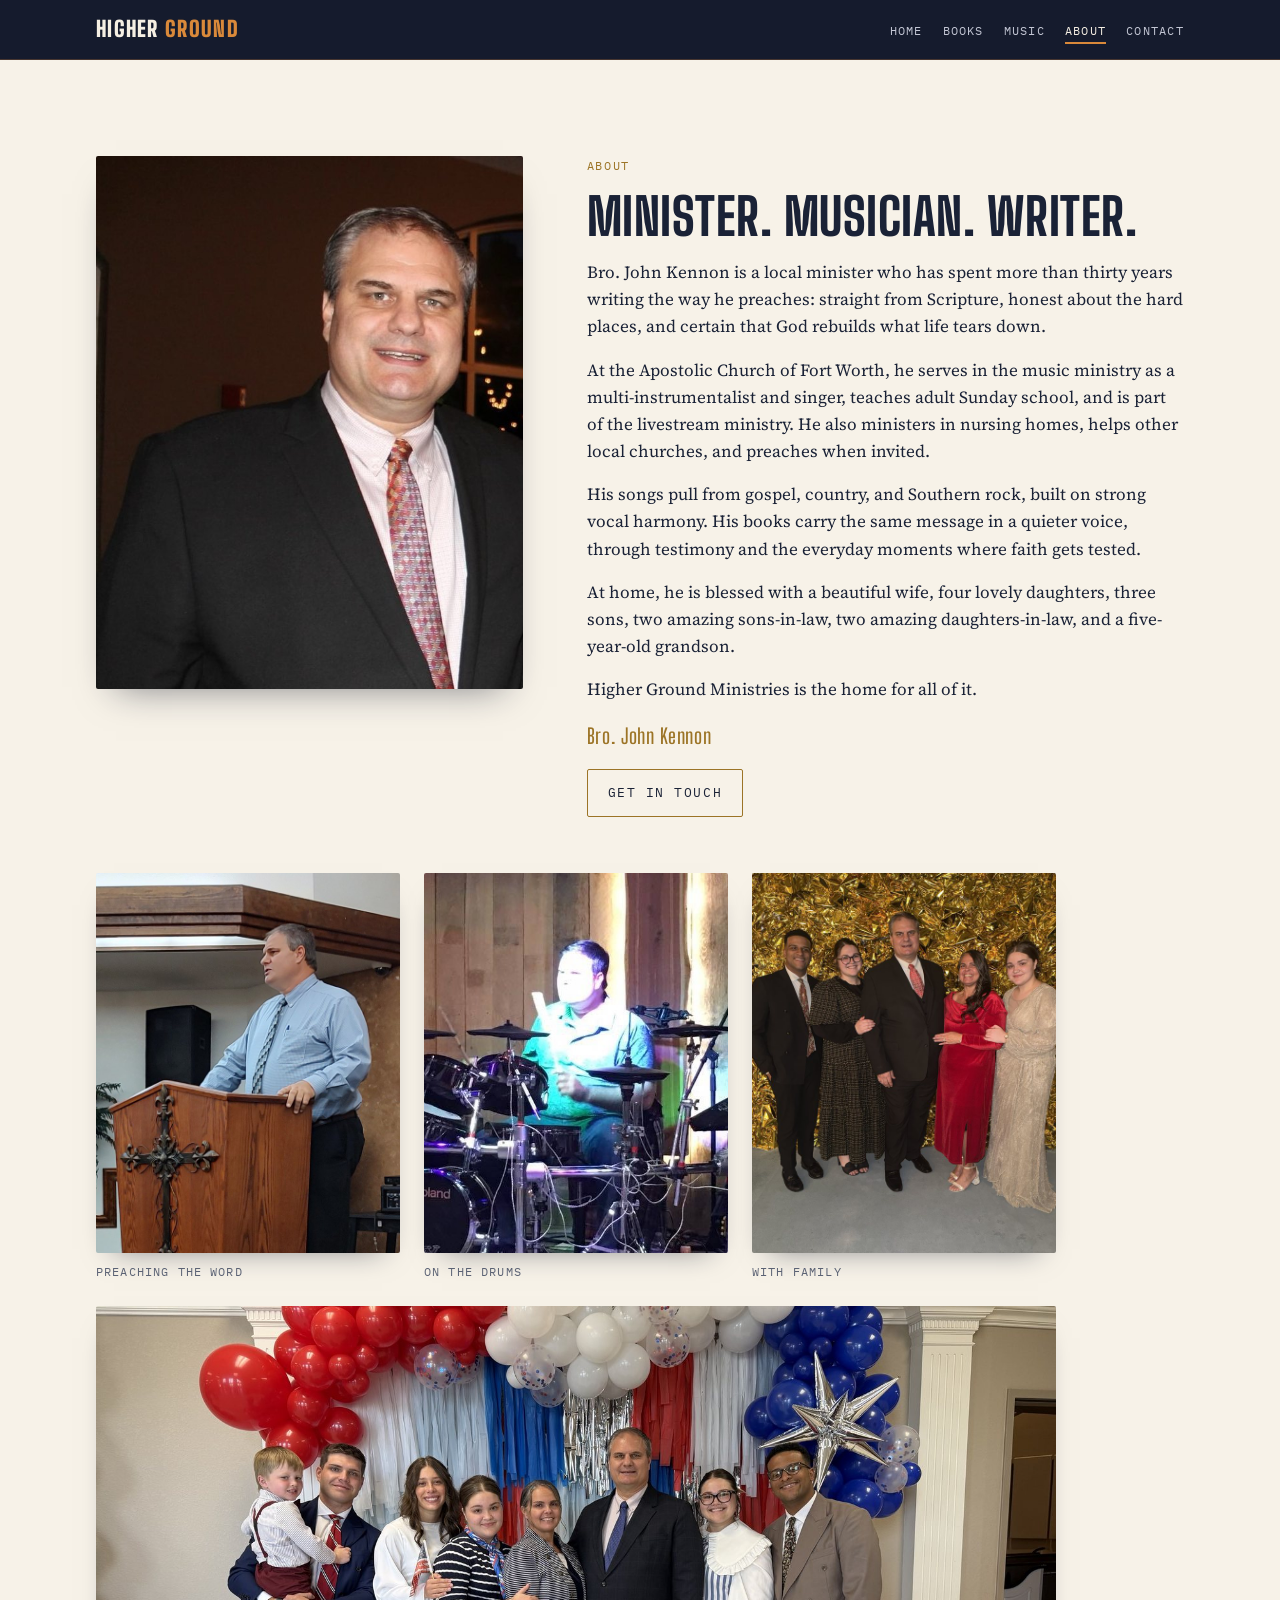
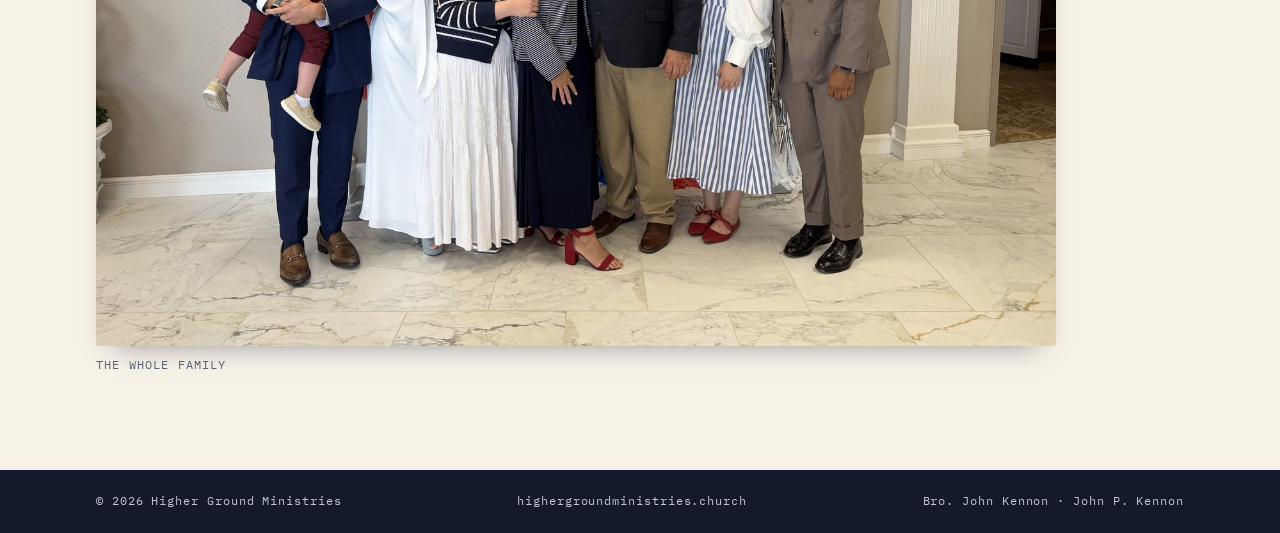
==== about.html @ e3e4ce10 "About page: swap in new family photos Replaces the two gold-backdrop photos with the gold family pho" ====
<!doctype html>
<html lang="en">
<head>
<meta charset="utf-8">
<meta name="viewport" content="width=device-width, initial-scale=1">
<title>About Bro. John Kennon</title>
<meta name="description" content="About Bro. John Kennon, minister, writer and songwriter, and Higher Ground Ministries.">
<meta property="og:title" content="About Bro. John Kennon">
<meta property="og:description" content="About Bro. John Kennon, minister, writer and songwriter, and Higher Ground Ministries.">
<meta property="og:url" content="https://highergroundministries.church/about.html">
<link rel="canonical" href="https://highergroundministries.church/about.html">
<link rel="preconnect" href="https://fonts.googleapis.com">
<link rel="preconnect" href="https://fonts.gstatic.com" crossorigin>
<link rel="stylesheet" href="https://fonts.googleapis.com/css2?family=Big+Shoulders+Display:wght@600;800;900&family=Source+Serif+4:ital,opsz,wght@0,8..60,400;0,8..60,600;1,8..60,400&family=IBM+Plex+Mono:wght@400;500&display=swap">
<link rel="stylesheet" href="assets/site.css">
</head>
<body>
<a class="skip" href="#main">Skip to content</a>
<nav class="nav" aria-label="Main">
  <div class="wrap">
    <a class="mark" href="index.html">Higher <span>Ground</span></a>
    <ul>
      <li><a href="index.html">Home</a></li>
      <li><a href="books.html">Books</a></li>
      <li><a href="music.html">Music</a></li>
      <li><a href="about.html" aria-current="page">About</a></li>
      <li><a href="index.html#contact">Contact</a></li>
    </ul>
  </div>
</nav>

<main id="main">
<section class="band" aria-labelledby="about-h">
  <div class="wrap about">
    <img class="portrait-img" src="img/john-kennon.jpg" alt="Bro. John Kennon" width="640" height="800">
    <div class="about-body">
      <p class="eyebrow">About</p>
      <h2 id="about-h">Minister. Musician. Writer.</h2>
      <p>Bro. John Kennon is a local minister who has spent more than thirty years writing the way he preaches: straight from Scripture, honest about the hard places, and certain that God rebuilds what life tears down.</p>
      <p>At the Apostolic Church of Fort Worth, he serves in the music ministry as a multi-instrumentalist and singer, teaches adult Sunday school, and is part of the livestream ministry. He also ministers in nursing homes, helps other local churches, and preaches when invited.</p>
      <p>His songs pull from gospel, country, and Southern rock, built on strong vocal harmony. His books carry the same message in a quieter voice, through testimony and the everyday moments where faith gets tested.</p>
      <p>At home, he is blessed with a beautiful wife, four lovely daughters, three sons, two amazing sons-in-law, two amazing daughters-in-law, and a five-year-old grandson.</p>
      <p>Higher Ground Ministries is the home for all of it.</p>
      <p class="sig">Bro. John Kennon</p>
      <p><a class="btn line" href="index.html#contact">Get in touch</a></p>
    </div>
  </div>
  <div class="wrap">
    <div class="gallery">
      <figure><img src="img/john-preaching.jpg" alt="Bro. John Kennon preaching" width="640" height="800" loading="lazy"><figcaption>Preaching the Word</figcaption></figure>
      <figure><img src="img/john-drums.jpg" alt="Bro. John Kennon playing drums" width="480" height="600" loading="lazy"><figcaption>On the drums</figcaption></figure>
      <figure><img src="img/family.jpg" alt="Bro. John Kennon with his wife and family" width="640" height="800" loading="lazy"><figcaption>With family</figcaption></figure>
      <figure class="wide"><img src="img/family-all.jpg" alt="Bro. John Kennon with his wife, children, in-laws and grandson" width="1500" height="1000" loading="lazy"><figcaption>The whole family</figcaption></figure>
    </div>
  </div>
</section>
</main>
<footer>
  <div class="wrap">
    <span>&copy; 2026 Higher Ground Ministries</span>
    <span>highergroundministries.church</span>
    <span>Bro. John Kennon &middot; John P. Kennon</span>
  </div>
</footer>
<script src="assets/site.js"></script>
</body>
</html>
---- assets/site.css ----
/* Higher Ground Ministries
   Layout: dusk ridgeline hero, then warm ivory reading bands; navy for nav, contact and footer.
   Covers carry the color; the page stays quiet around them. */
:root{
  --bg:#f7f2e8;           /* warm ivory */
  --surface:#fffdf8;
  --ink:#1a2236;          /* deep navy ink */
  --muted:#5b6274;
  --line:#e2d9c6;
  --gold:#9c7426;         /* muted gold, readable on ivory */
  --gold-soft:#efe3c6;
  --navy:#151b2d; --navy-2:#2b3354; --glow:#d9893a;
  --ridge1:#3a4366; --ridge2:#252c47; --ridge3:#141a2b;
  --on-navy:#f5efe3; --on-navy-muted:#c3c6d4;
  --f-display:"Big Shoulders Display","Oswald","Arial Narrow",Impact,sans-serif;
  --f-body:"Source Serif 4",Georgia,"Times New Roman",serif;
  --f-mono:"IBM Plex Mono",ui-monospace,Menlo,Consolas,monospace;
}
@media (prefers-color-scheme:dark){:root:not([data-theme="light"]){
  --bg:#12161f;--surface:#1a1f2c;--ink:#ece6da;--muted:#a3a9b8;--line:#2d3343;--gold:#d9ad5c;--gold-soft:#3a3020;color-scheme:dark}}
:root[data-theme="dark"]{--bg:#12161f;--surface:#1a1f2c;--ink:#ece6da;--muted:#a3a9b8;--line:#2d3343;--gold:#d9ad5c;--gold-soft:#3a3020;color-scheme:dark}

*{box-sizing:border-box}
html{scroll-padding-top:72px}
body{margin:0;background:var(--bg);color:var(--ink);font-family:var(--f-body);font-size:1.0625rem;line-height:1.6;-webkit-font-smoothing:antialiased}
img{max-width:100%;display:block}
[hidden]{display:none!important}
.wrap{max-width:1120px;margin:0 auto;padding-left:max(16px,env(safe-area-inset-left,0px));padding-right:max(16px,env(safe-area-inset-right,0px))}
h1,h2,h3{font-family:var(--f-display);font-weight:800;line-height:1.02;letter-spacing:.01em;text-wrap:balance;margin:0}
p{margin:0}
a{color:inherit}
:focus-visible{outline:3px solid var(--glow);outline-offset:3px;border-radius:2px}
.eyebrow{font-family:var(--f-mono);font-size:.75rem;letter-spacing:.14em;text-transform:uppercase;color:var(--gold)}
.skip{position:absolute;left:-9999px;top:8px;z-index:20;background:var(--surface);color:var(--ink);padding:8px 12px}
.skip:focus{left:16px}

/* nav */
.nav{position:sticky;top:0;z-index:9;background:var(--navy);border-bottom:1px solid rgba(217,137,58,.25)}
.nav .wrap{display:flex;align-items:center;justify-content:space-between;gap:12px 20px;padding-block:12px;flex-wrap:wrap}
.mark{font-family:var(--f-display);font-weight:900;font-size:1.35rem;letter-spacing:.06em;text-transform:uppercase;color:var(--on-navy);text-decoration:none}
.mark span{color:var(--glow)}
.nav ul{display:flex;gap:6px 20px;list-style:none;margin:0;padding:0;flex-wrap:wrap}
.nav ul a{color:var(--on-navy-muted);text-decoration:none;font-family:var(--f-mono);font-size:.78rem;letter-spacing:.1em;text-transform:uppercase;padding:4px 0}
.nav ul a:hover,.nav ul a[aria-current="page"]{color:var(--on-navy)}
.nav ul a[aria-current="page"]{box-shadow:0 2px 0 var(--glow)}

/* hero */
.hero{position:relative;overflow:hidden;color:var(--on-navy);
  background:radial-gradient(120% 70% at 70% 100%,var(--glow) 0%,transparent 55%),linear-gradient(180deg,var(--navy) 0%,var(--navy-2) 70%,#6b4a3a 100%)}
.hero .wrap{position:relative;z-index:2;padding-block:clamp(56px,10vw,120px) clamp(140px,19vw,220px)}
.hero h1{font-size:clamp(3.2rem,10.5vw,8.2rem);font-weight:900;text-transform:uppercase}
.hero h1 em{font-style:normal;color:var(--glow);display:block}
.hero .sub{font-family:var(--f-mono);font-size:.82rem;letter-spacing:.18em;text-transform:uppercase;color:var(--on-navy-muted);margin-bottom:18px}
.hero .verse{max-width:34rem;margin-top:28px;font-size:1.2rem;font-style:italic}
.hero .verse cite{display:block;font-style:normal;font-family:var(--f-mono);font-size:.75rem;letter-spacing:.12em;color:var(--on-navy-muted);margin-top:6px}
.page-hero .wrap{padding-block:clamp(44px,7vw,80px) clamp(110px,14vw,170px)}
.page-hero h1{font-size:clamp(2.8rem,8vw,5.6rem)}
.page-hero p.lead{max-width:38rem;margin-top:16px;font-size:1.15rem;color:var(--on-navy-muted)}
.ridges{position:absolute;inset:auto 0 -1px 0;width:100%;height:auto;z-index:1;display:block}
.ridges path:nth-of-type(1){fill:var(--ridge1)} .ridges path:nth-of-type(2){fill:var(--ridge2)} .ridges path:nth-of-type(3){fill:var(--ridge3)}
.ridges circle{fill:var(--glow);opacity:.9}

.cta{display:flex;gap:12px;flex-wrap:wrap;margin-top:32px}
.btn{display:inline-block;font-family:var(--f-mono);font-size:.8rem;letter-spacing:.12em;text-transform:uppercase;text-decoration:none;padding:13px 20px;border-radius:2px;border:1.5px solid var(--glow);color:var(--navy);background:var(--glow);cursor:pointer}
.btn.ghost{background:transparent;color:var(--on-navy);border-color:var(--on-navy-muted)}
.btn.line{background:transparent;color:var(--ink);border-color:var(--gold)}
.btn:hover{filter:brightness(1.08)}

/* bands */
.band{padding-block:clamp(56px,8vw,96px)}
.band.alt{background:var(--surface);border-block:1px solid var(--line)}
.head{display:grid;gap:10px;margin-bottom:36px;max-width:42rem}
.head h2{font-size:clamp(2.3rem,5.5vw,3.6rem);text-transform:uppercase}
.head p{color:var(--muted)}
.head-row{display:flex;justify-content:space-between;align-items:end;gap:16px 32px;flex-wrap:wrap;margin-bottom:36px}
.head-row .head{margin-bottom:0}
.more{font-family:var(--f-mono);font-size:.8rem;letter-spacing:.1em;text-transform:uppercase;color:var(--gold);text-decoration:none;border-bottom:1px solid currentColor;padding-bottom:2px;white-space:nowrap}
.group-title{font-family:var(--f-mono);font-size:.78rem;letter-spacing:.14em;text-transform:uppercase;color:var(--muted);margin:48px 0 20px;padding-top:16px;border-top:1px solid var(--line)}
.group-title:first-child{margin-top:0}

/* covers */
.cover{aspect-ratio:2/3;width:100%;max-width:100%;border-radius:2px 4px 4px 2px;overflow:hidden;background:var(--navy);
  box-shadow:inset 5px 0 0 rgba(0,0,0,.16),0 14px 28px -16px rgba(20,26,43,.55)}
.cover img{width:100%;height:100%;object-fit:cover}
.cover.square{aspect-ratio:1/1;border-radius:3px;box-shadow:0 10px 22px -14px rgba(20,26,43,.55)}
.titlecard{width:100%;height:100%;display:flex;flex-direction:column;justify-content:space-between;padding:14% 12%;color:var(--on-navy);
  background:radial-gradient(100% 60% at 70% 100%,rgba(217,137,58,.45),transparent 60%),linear-gradient(170deg,var(--navy-2),var(--navy))}
.titlecard b{font-family:var(--f-display);font-weight:800;text-transform:uppercase;font-size:clamp(1rem,2.4vw,1.4rem);line-height:1;text-wrap:balance}
.titlecard small{font-family:var(--f-mono);font-size:.6rem;letter-spacing:.14em;text-transform:uppercase;color:var(--on-navy-muted)}
.square .titlecard{padding:12%}
.square .titlecard b{font-size:1rem}
.titlecard.mono{justify-content:center;align-items:center;padding:0}
.titlecard.mono b{font-size:2rem;color:var(--glow)}

/* book grid */
.books{display:grid;grid-template-columns:repeat(auto-fill,minmax(min(100%,210px),1fr));gap:40px 28px}
.book{display:grid;gap:14px;align-content:start;min-width:0}
.book .kind{font-family:var(--f-mono);font-size:.7rem;letter-spacing:.1em;text-transform:uppercase;color:var(--gold)}
.book h3{font-size:1.45rem;text-transform:uppercase;margin-top:4px}
.book .subtitle{font-style:italic;color:var(--muted);font-size:.98rem;margin-top:2px}
.book .byline{font-family:var(--f-mono);font-size:.74rem;letter-spacing:.1em;text-transform:uppercase;color:var(--gold);margin-top:6px}
.family{display:grid;grid-template-columns:minmax(0,260px) minmax(0,1fr);gap:clamp(24px,4vw,48px);align-items:start}
.family-intro{display:grid;gap:12px;max-width:38rem;color:var(--muted)}
.family-intro h2{font-size:clamp(2rem,4.5vw,3rem);text-transform:uppercase;color:var(--ink)}
@media (max-width:760px){.family{grid-template-columns:1fr}}
.book .desc{display:grid;gap:10px;font-size:.98rem;color:var(--muted);line-height:1.65}
.book .desc p:first-child{color:var(--ink);font-style:italic}
/* Books page: cover beside text so longer copy reads well */
.books.shelf{grid-template-columns:repeat(auto-fill,minmax(min(100%,520px),1fr));gap:48px 40px}
.books.shelf .book{grid-template-columns:minmax(0,150px) minmax(0,1fr);gap:8px 24px;align-items:start}
.books.shelf .book>.cover{grid-row:span 3}
@media (max-width:560px){.books.shelf .book{grid-template-columns:minmax(0,110px) minmax(0,1fr)}.books.shelf .book .desc,.books.shelf .book .actions{grid-column:1/-1}}
.book .actions{display:flex;gap:10px;flex-wrap:wrap}
.book .actions a{font-family:var(--f-mono);font-size:.74rem;letter-spacing:.1em;text-transform:uppercase;color:var(--ink);text-decoration:none;border:1.5px solid var(--gold);padding:8px 12px;border-radius:2px}
.book .actions a:hover{background:var(--gold-soft)}
.books.compact{grid-template-columns:repeat(auto-fill,minmax(min(100%,150px),1fr));gap:28px 20px}
.books.compact .desc{display:none}
.books.compact h3{font-size:1.15rem}

/* songs */
.featured{display:grid;grid-template-columns:minmax(0,300px) minmax(0,1fr);gap:clamp(24px,4vw,48px);align-items:center;margin-bottom:48px}
.featured .label{font-family:var(--f-mono);font-size:.72rem;letter-spacing:.14em;text-transform:uppercase;color:var(--gold)}
.featured h3{font-size:clamp(2.4rem,6vw,4rem);text-transform:uppercase;margin:8px 0 12px}
.featured p.desc{color:var(--muted);max-width:36rem}
.featured audio{margin-top:20px}
.songs{list-style:none;margin:0;padding:0;border-top:2px solid var(--ink)}
.song{display:grid;grid-template-columns:72px minmax(0,1fr) minmax(0,300px);gap:8px 20px;align-items:center;padding:18px 0;border-bottom:1px solid var(--line)}
.song .cover{width:72px}
.song h3{font-size:1.5rem;text-transform:uppercase}
.song .credit{font-family:var(--f-mono);font-size:.7rem;letter-spacing:.08em;text-transform:uppercase;color:var(--gold);margin-top:2px}
.song p.desc{color:var(--muted);font-size:.95rem;margin-top:4px}
audio{width:100%;max-width:100%;height:40px;display:block}
.preview-note{font-family:var(--f-mono);font-size:.68rem;letter-spacing:.08em;text-transform:uppercase;color:var(--muted);margin-top:6px}
.songs.compact .desc{display:none}

/* album / books intro */
.intro-block{display:grid;grid-template-columns:minmax(0,180px) minmax(0,1fr);gap:12px 32px;margin-bottom:56px;padding-bottom:40px;border-bottom:1px solid var(--line)}
.intro-text{display:grid;gap:14px;max-width:42rem;font-size:1.08rem;line-height:1.7}
.intro-text .note{font-family:var(--f-mono);font-size:.74rem;letter-spacing:.08em;text-transform:uppercase;color:var(--muted)}
@media (max-width:760px){.intro-block{grid-template-columns:1fr}}

.intro-block.album{grid-template-columns:minmax(0,380px) minmax(0,1fr);gap:24px 48px;align-items:start}
.album-art img{width:100%;height:auto;aspect-ratio:1/1;border-radius:3px;box-shadow:0 22px 44px -22px rgba(20,26,43,.65)}
@media (max-width:760px){.intro-block.album{grid-template-columns:1fr}.album-art{max-width:340px}}

/* dedication */
.dedication-body{display:grid;gap:16px;max-width:40rem;padding-left:clamp(16px,3vw,32px);border-left:3px solid var(--gold)}
.dedication-body h2{font-size:clamp(2.2rem,5vw,3.4rem);text-transform:uppercase}
.dedication-body p:not(.eyebrow):not(.sig){font-size:1.15rem;line-height:1.7}

/* about */
.portrait-img{width:100%;height:auto;max-width:100%;aspect-ratio:4/5;object-fit:cover;border-radius:2px;box-shadow:0 18px 36px -20px rgba(20,26,43,.55)}
@media (max-width:760px){.portrait-img{max-width:320px}}
.about{display:grid;grid-template-columns:minmax(0,1fr) minmax(0,1.4fr);gap:clamp(28px,5vw,64px);align-items:start}
.portrait{aspect-ratio:4/5;max-width:100%;border:1.5px dashed var(--line);border-radius:2px;display:grid;place-items:center;text-align:center;padding:20px;color:var(--muted);font-family:var(--f-mono);font-size:.75rem;letter-spacing:.08em;text-transform:uppercase;background:var(--surface)}
.about-body{display:grid;gap:16px;max-width:38rem}
.about-body h2{font-size:clamp(2.2rem,5vw,3.2rem);text-transform:uppercase}
.sig{font-family:var(--f-display);font-weight:600;font-size:1.3rem;letter-spacing:.04em;color:var(--gold)}

/* about gallery */
.gallery{display:grid;grid-template-columns:repeat(3,minmax(0,1fr));gap:24px;margin-top:56px;max-width:960px}
.gallery .wide{grid-column:1/-1}
.gallery .wide img{aspect-ratio:3/2}
@media (max-width:640px){.gallery{grid-template-columns:repeat(2,minmax(0,1fr))}.gallery figure:nth-child(3){grid-column:1/-1}.gallery figure:nth-child(3) img{aspect-ratio:4/3;object-position:50% 25%}}
.gallery figure{margin:0;display:grid;gap:10px}
.gallery img{width:100%;height:auto;aspect-ratio:4/5;object-fit:cover;border-radius:2px;box-shadow:0 14px 28px -18px rgba(20,26,43,.55)}
.gallery figcaption{font-family:var(--f-mono);font-size:.72rem;letter-spacing:.1em;text-transform:uppercase;color:var(--muted)}

/* contact */
.contact{background:var(--navy);color:var(--on-navy)}
.contact .wrap{display:grid;grid-template-columns:minmax(0,1fr) minmax(0,1fr);gap:32px}
.contact h2{font-size:clamp(2.2rem,5vw,3.4rem);text-transform:uppercase}
.contact p{color:var(--on-navy-muted);margin-top:10px}
form{display:grid;gap:14px;min-width:0}
.row2{display:grid;grid-template-columns:1fr 1fr;gap:14px}
.fld{display:grid;gap:6px;min-width:0}
.fld label{font-family:var(--f-mono);font-size:.72rem;letter-spacing:.1em;text-transform:uppercase;color:var(--on-navy-muted)}
.fld input,.fld select,.fld textarea{width:100%;min-width:0;font:inherit;font-size:1rem;padding:12px 14px;border-radius:2px;border:1.5px solid var(--ridge1);background:var(--ridge3);color:var(--on-navy);color-scheme:dark}
.fld textarea{min-height:130px;resize:vertical}
.chk{display:flex;gap:10px;align-items:center;color:var(--on-navy-muted);font-size:.95rem}
.chk input{width:18px;height:18px;accent-color:var(--glow)}
.hp{position:absolute;left:-9999px}
.thanks{padding:14px 16px;border-left:3px solid var(--glow);background:var(--ridge3);color:var(--on-navy)}
form .btn{justify-self:start}

footer{background:var(--ridge3);color:var(--on-navy-muted);font-family:var(--f-mono);font-size:.72rem;letter-spacing:.08em}
footer .wrap{display:flex;justify-content:space-between;gap:12px;flex-wrap:wrap;padding-block:22px}

@media (max-width:760px){
  .about,.contact .wrap,.featured{grid-template-columns:1fr}
  .featured .cover{max-width:260px}
  .portrait{max-width:280px}
  .song{grid-template-columns:56px minmax(0,1fr)}
  .song .cover{width:56px}
  .song .player{grid-column:1/-1}
}
@media (max-width:520px){.row2{grid-template-columns:1fr}}
@media (prefers-reduced-motion:no-preference){
  .ridges circle{animation:rise 2.4s ease-out both}
  @keyframes rise{from{transform:translateY(40px)}to{transform:none}}
}
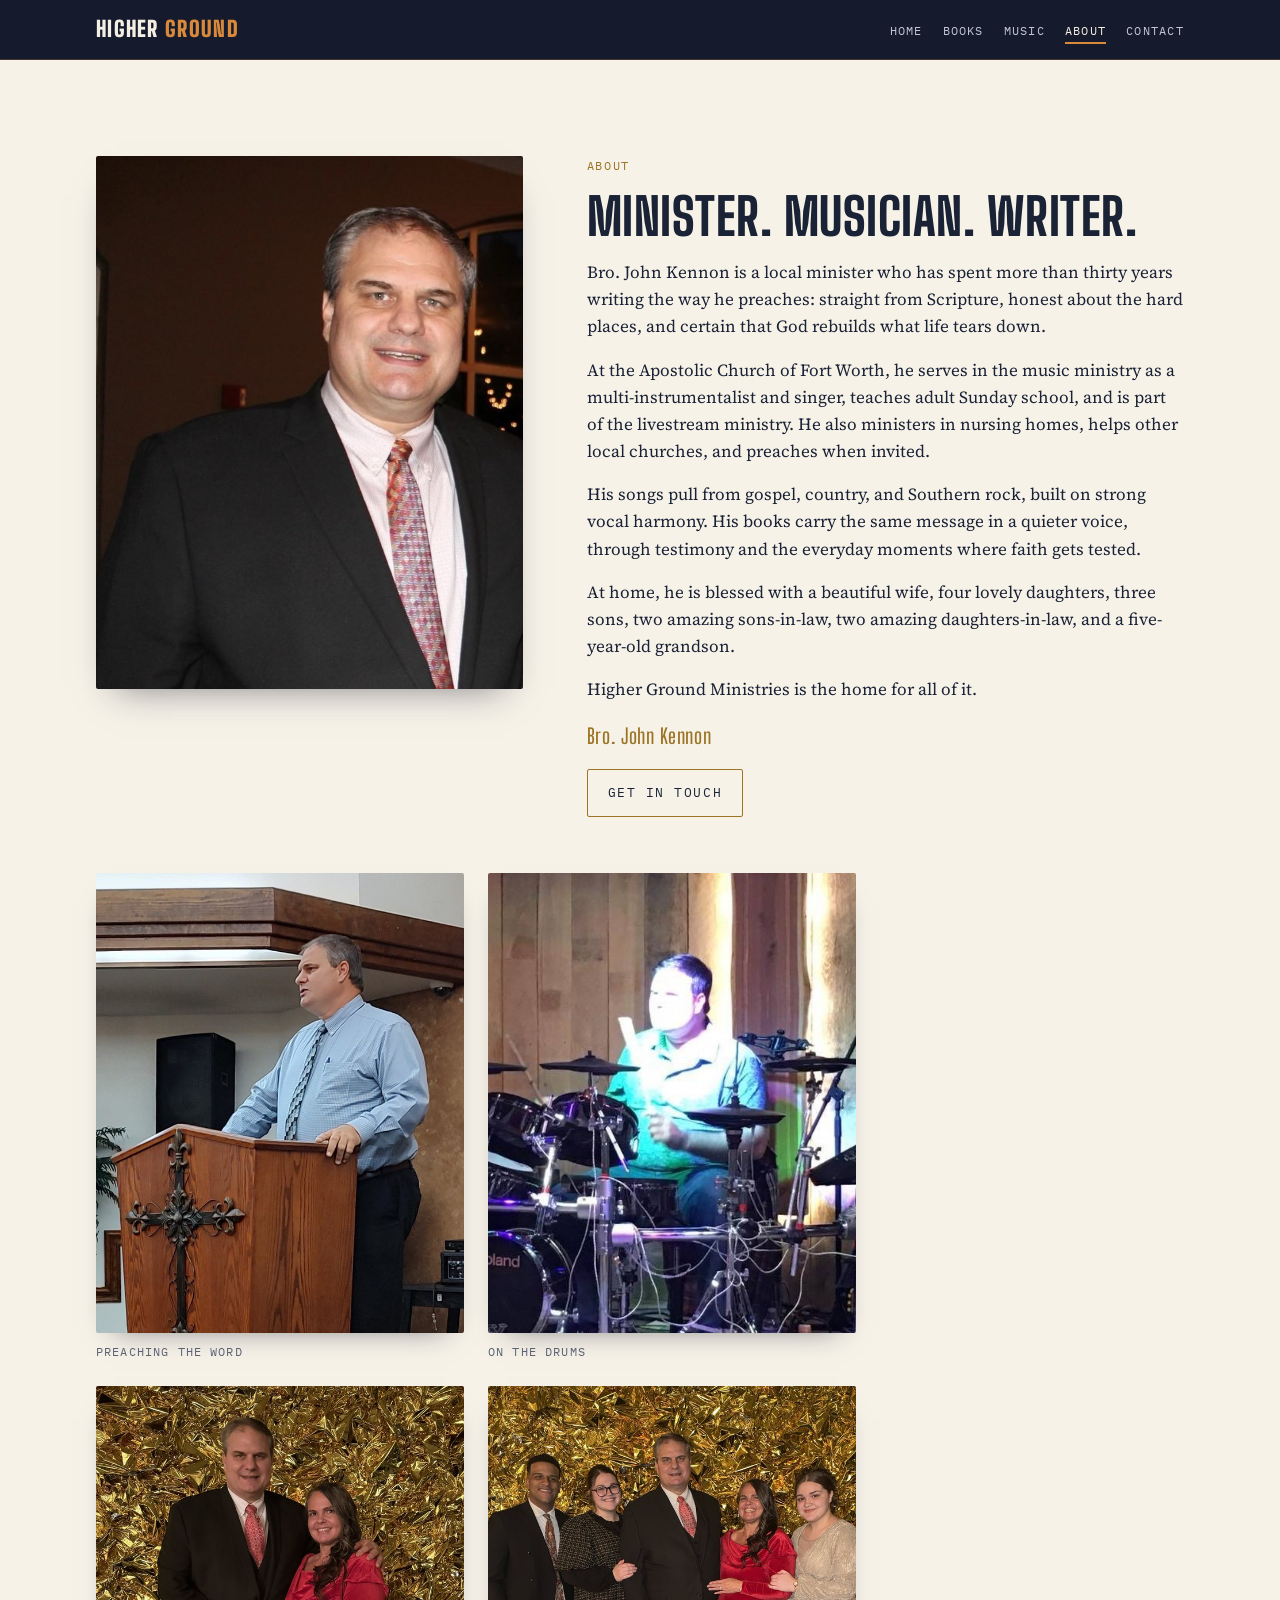
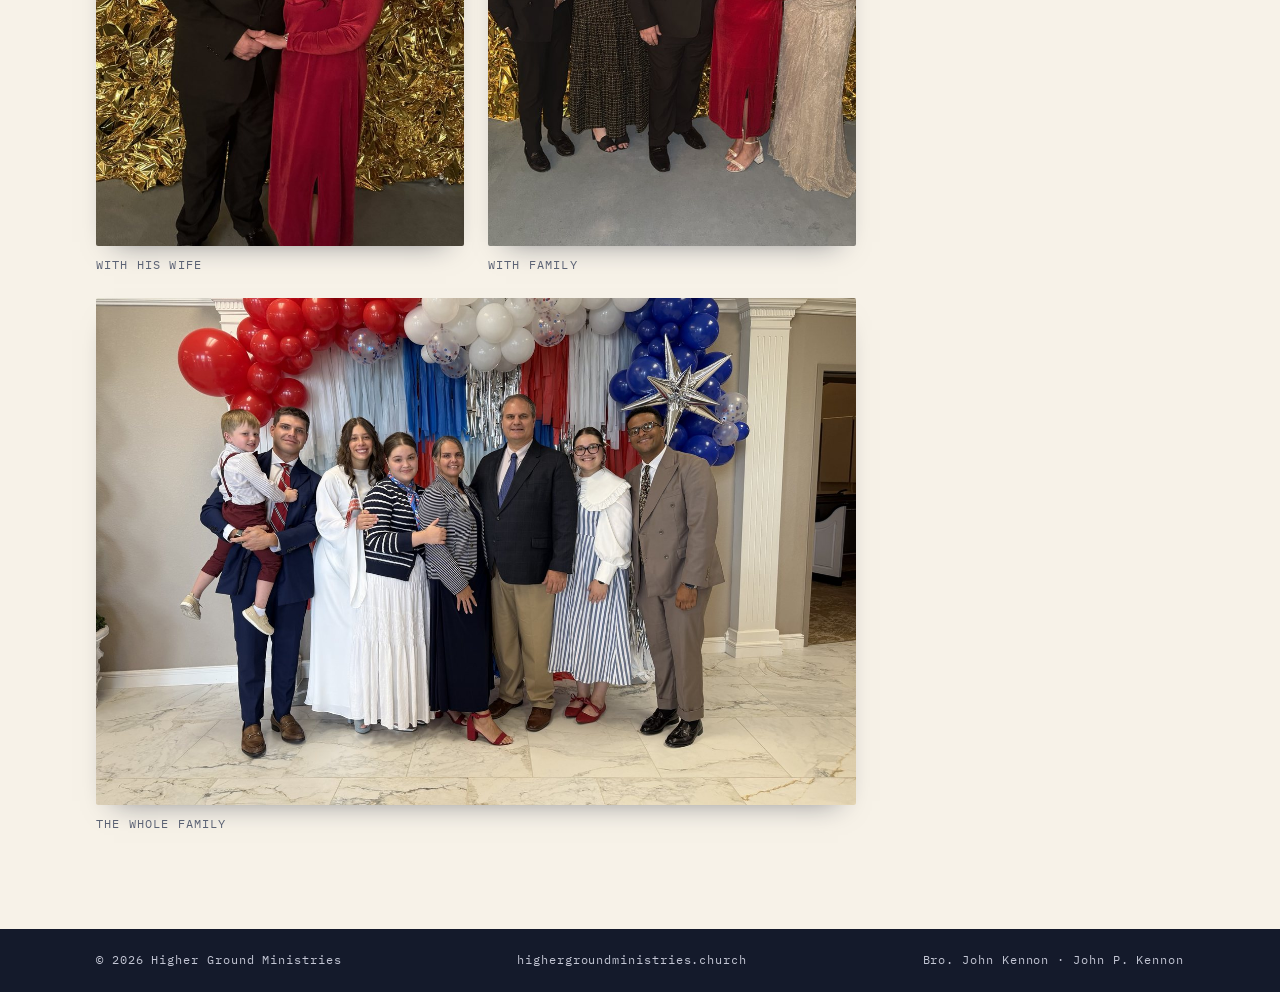
==== commit 59cb3b84: "About page: keep the With his wife photo Restores the photo of John and his wife; gallery back to tw" ====
--- a/about.html
+++ b/about.html
@@ -49,6 +49,7 @@
     <div class="gallery">
       <figure><img src="img/john-preaching.jpg" alt="Bro. John Kennon preaching" width="640" height="800" loading="lazy"><figcaption>Preaching the Word</figcaption></figure>
       <figure><img src="img/john-drums.jpg" alt="Bro. John Kennon playing drums" width="480" height="600" loading="lazy"><figcaption>On the drums</figcaption></figure>
+      <figure><img src="img/john-and-wife.jpg" alt="Bro. John Kennon and his wife" width="640" height="800" loading="lazy"><figcaption>With his wife</figcaption></figure>
       <figure><img src="img/family.jpg" alt="Bro. John Kennon with his wife and family" width="640" height="800" loading="lazy"><figcaption>With family</figcaption></figure>
       <figure class="wide"><img src="img/family-all.jpg" alt="Bro. John Kennon with his wife, children, in-laws and grandson" width="1500" height="1000" loading="lazy"><figcaption>The whole family</figcaption></figure>
     </div>
--- a/assets/site.css
+++ b/assets/site.css
@@ -158,10 +158,10 @@
 .sig{font-family:var(--f-display);font-weight:600;font-size:1.3rem;letter-spacing:.04em;color:var(--gold)}
 
 /* about gallery */
-.gallery{display:grid;grid-template-columns:repeat(3,minmax(0,1fr));gap:24px;margin-top:56px;max-width:960px}
+.gallery{display:grid;grid-template-columns:repeat(2,minmax(0,1fr));gap:24px;margin-top:56px;max-width:760px}
 .gallery .wide{grid-column:1/-1}
 .gallery .wide img{aspect-ratio:3/2}
-@media (max-width:640px){.gallery{grid-template-columns:repeat(2,minmax(0,1fr))}.gallery figure:nth-child(3){grid-column:1/-1}.gallery figure:nth-child(3) img{aspect-ratio:4/3;object-position:50% 25%}}
+
 .gallery figure{margin:0;display:grid;gap:10px}
 .gallery img{width:100%;height:auto;aspect-ratio:4/5;object-fit:cover;border-radius:2px;box-shadow:0 14px 28px -18px rgba(20,26,43,.55)}
 .gallery figcaption{font-family:var(--f-mono);font-size:.72rem;letter-spacing:.1em;text-transform:uppercase;color:var(--muted)}
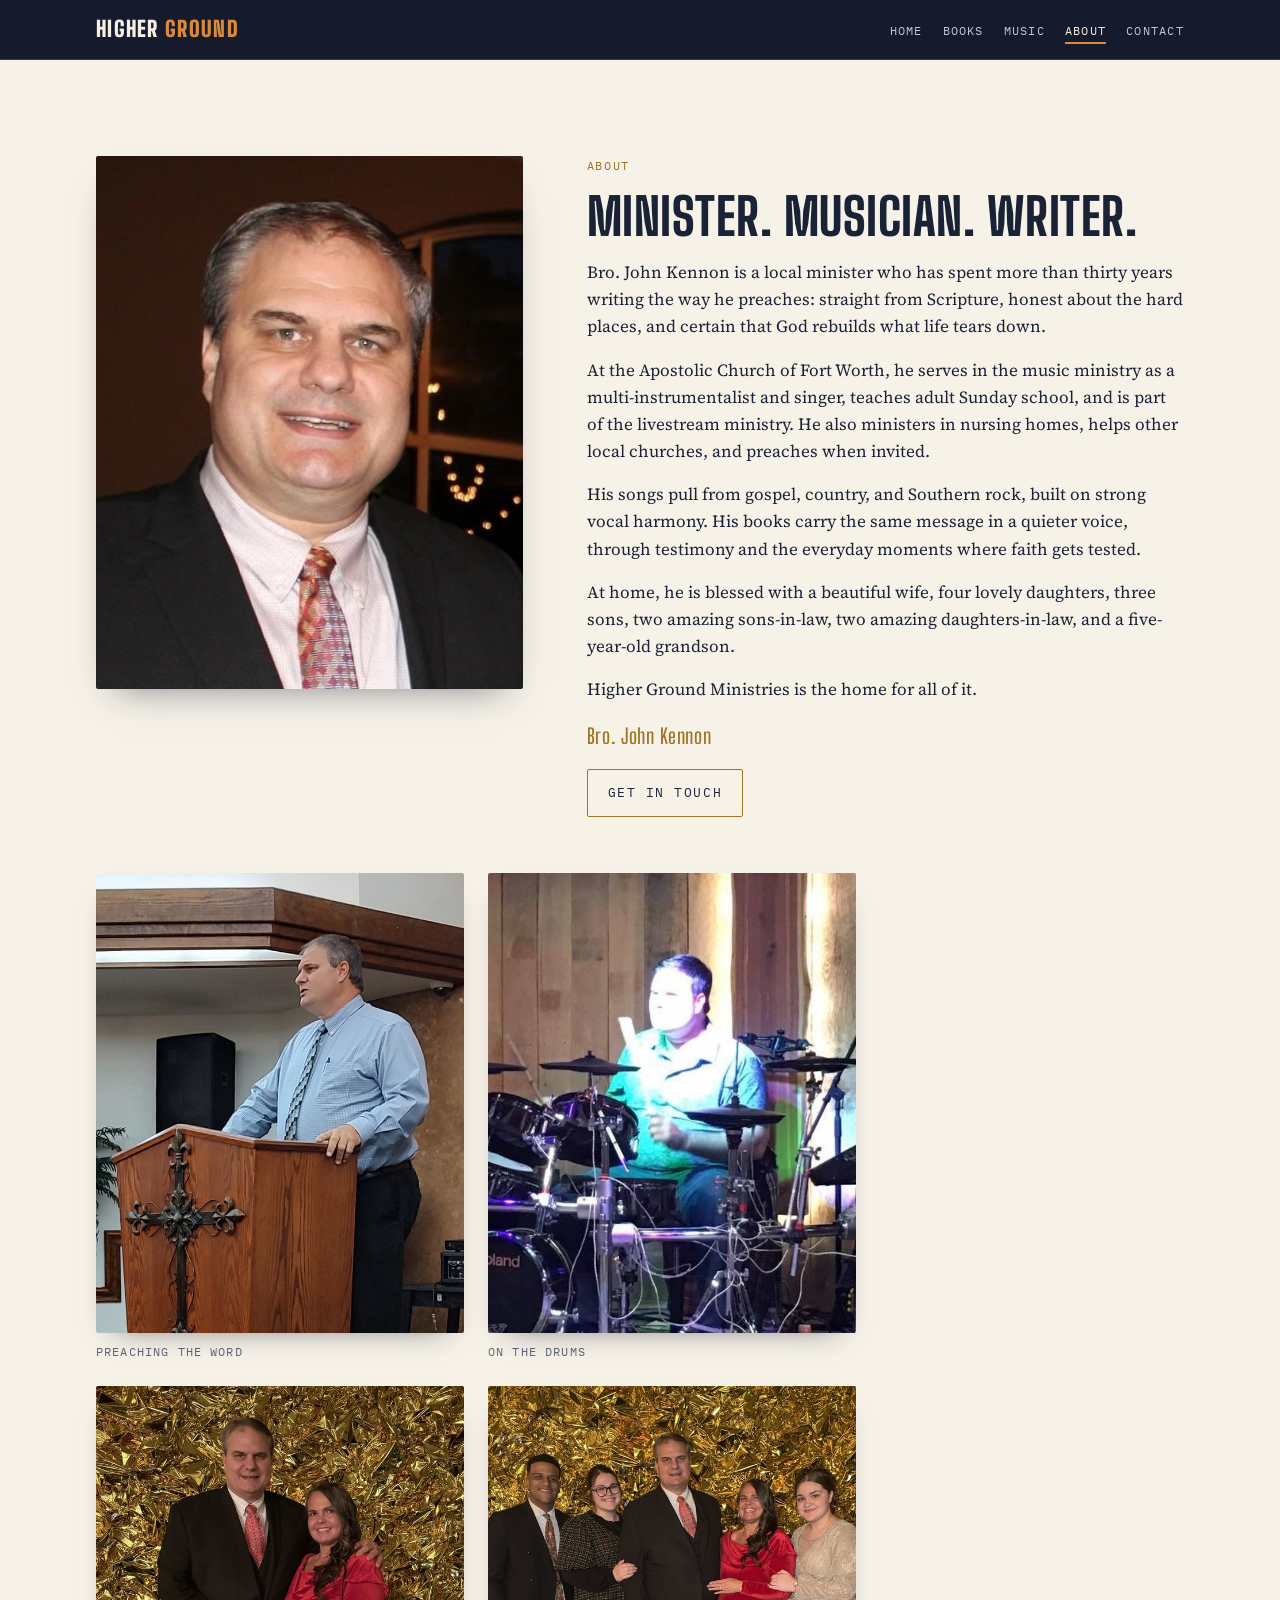
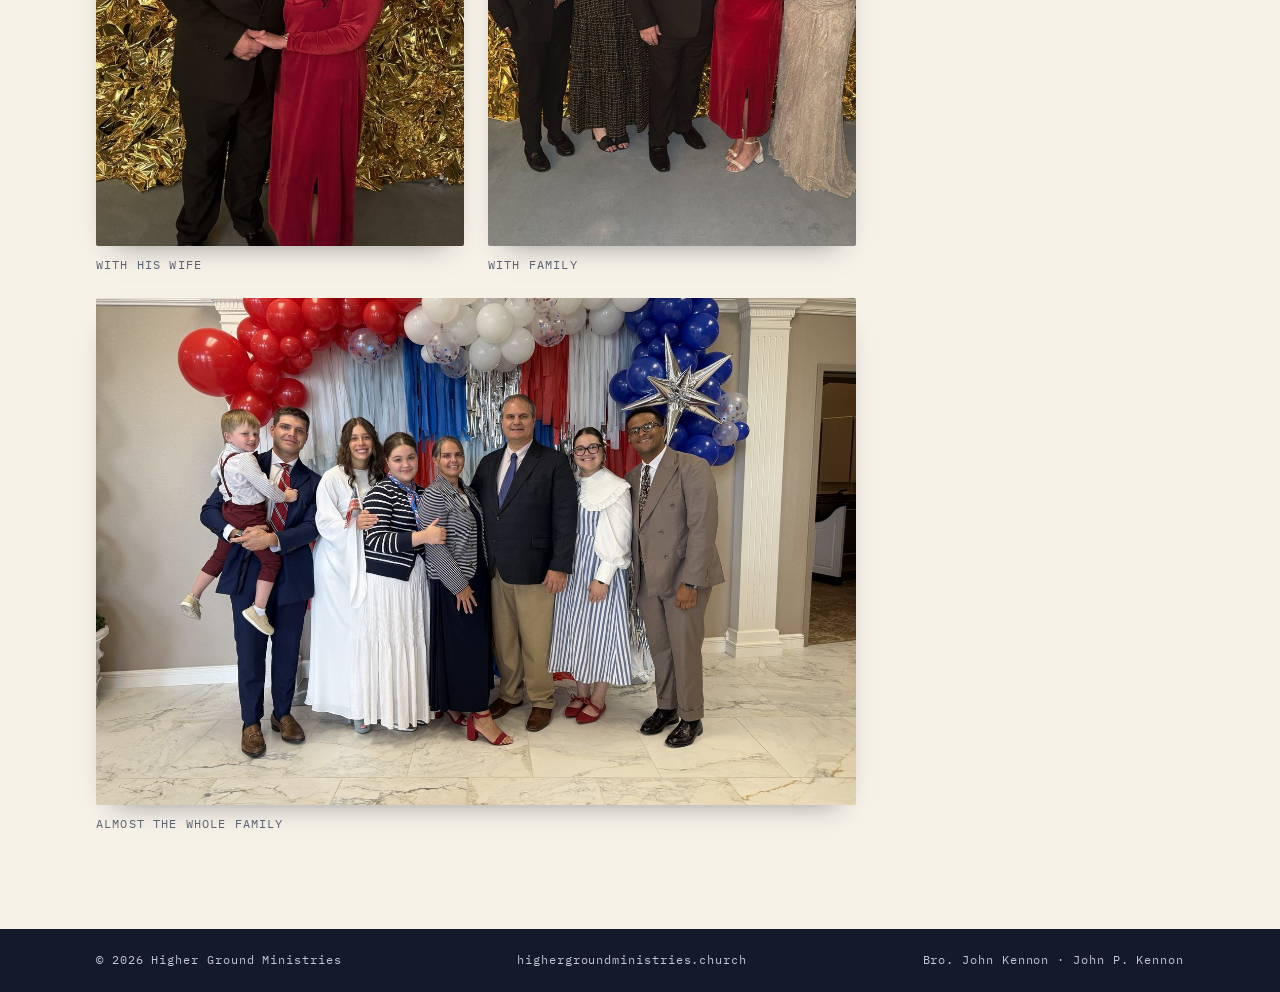
==== commit 75490f19: "About page: caption reads Almost the whole family Co-Authored-By: Claude Opus 5.5 <noreply@anthropic" ====
--- a/about.html
+++ b/about.html
@@ -51,7 +51,7 @@
       <figure><img src="img/john-drums.jpg" alt="Bro. John Kennon playing drums" width="480" height="600" loading="lazy"><figcaption>On the drums</figcaption></figure>
       <figure><img src="img/john-and-wife.jpg" alt="Bro. John Kennon and his wife" width="640" height="800" loading="lazy"><figcaption>With his wife</figcaption></figure>
       <figure><img src="img/family.jpg" alt="Bro. John Kennon with his wife and family" width="640" height="800" loading="lazy"><figcaption>With family</figcaption></figure>
-      <figure class="wide"><img src="img/family-all.jpg" alt="Bro. John Kennon with his wife, children, in-laws and grandson" width="1500" height="1000" loading="lazy"><figcaption>The whole family</figcaption></figure>
+      <figure class="wide"><img src="img/family-all.jpg" alt="Bro. John Kennon with almost the whole family" width="1500" height="1000" loading="lazy"><figcaption>Almost the whole family</figcaption></figure>
     </div>
   </div>
 </section>
--- a/assets/site.css
+++ b/assets/site.css
@@ -100,7 +100,7 @@
 .book .subtitle{font-style:italic;color:var(--muted);font-size:.98rem;margin-top:2px}
 .book .byline{font-family:var(--f-mono);font-size:.74rem;letter-spacing:.1em;text-transform:uppercase;color:var(--gold);margin-top:6px}
 .family{display:grid;grid-template-columns:minmax(0,260px) minmax(0,1fr);gap:clamp(24px,4vw,48px);align-items:start}
-.family-intro{display:grid;gap:12px;max-width:38rem;color:var(--muted)}
+.family-intro{display:grid;gap:12px;max-width:42rem;color:var(--muted);margin-bottom:32px}
 .family-intro h2{font-size:clamp(2rem,4.5vw,3rem);text-transform:uppercase;color:var(--ink)}
 @media (max-width:760px){.family{grid-template-columns:1fr}}
 .book .desc{display:grid;gap:10px;font-size:.98rem;color:var(--muted);line-height:1.65}
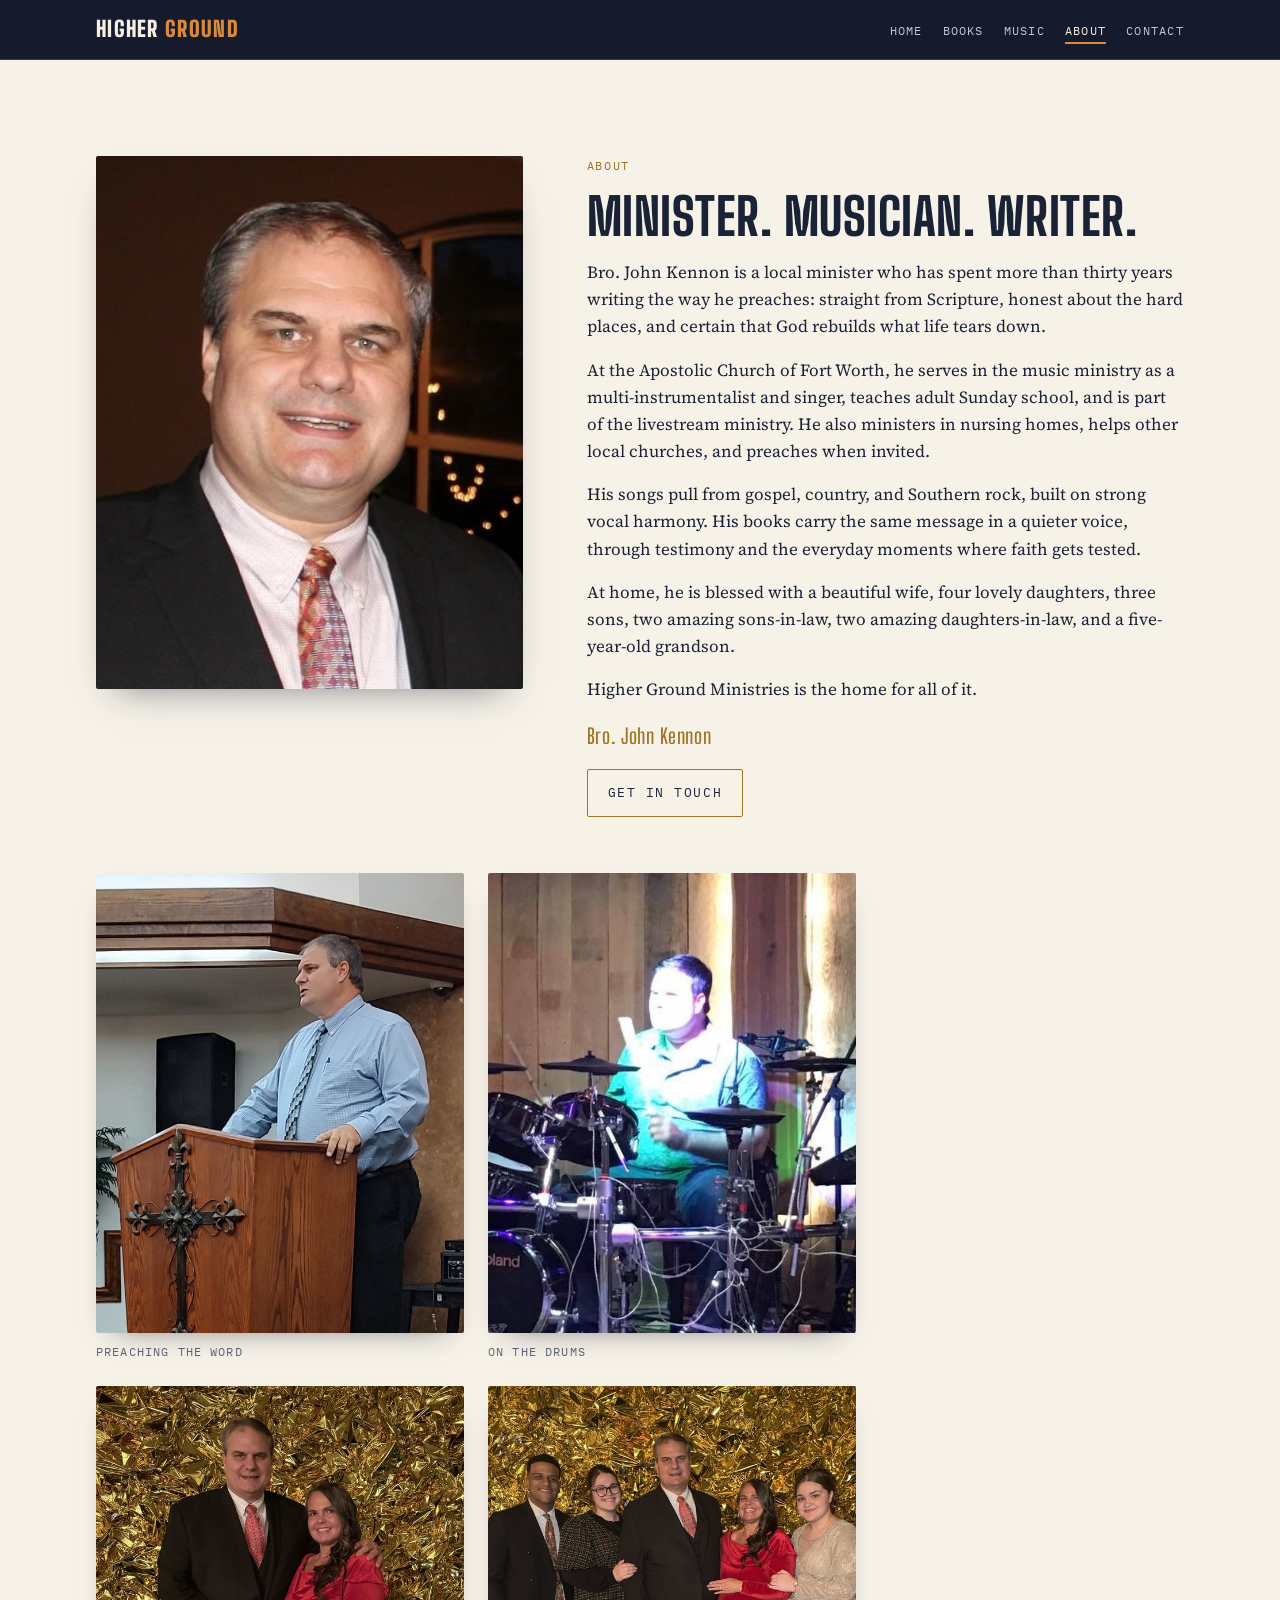
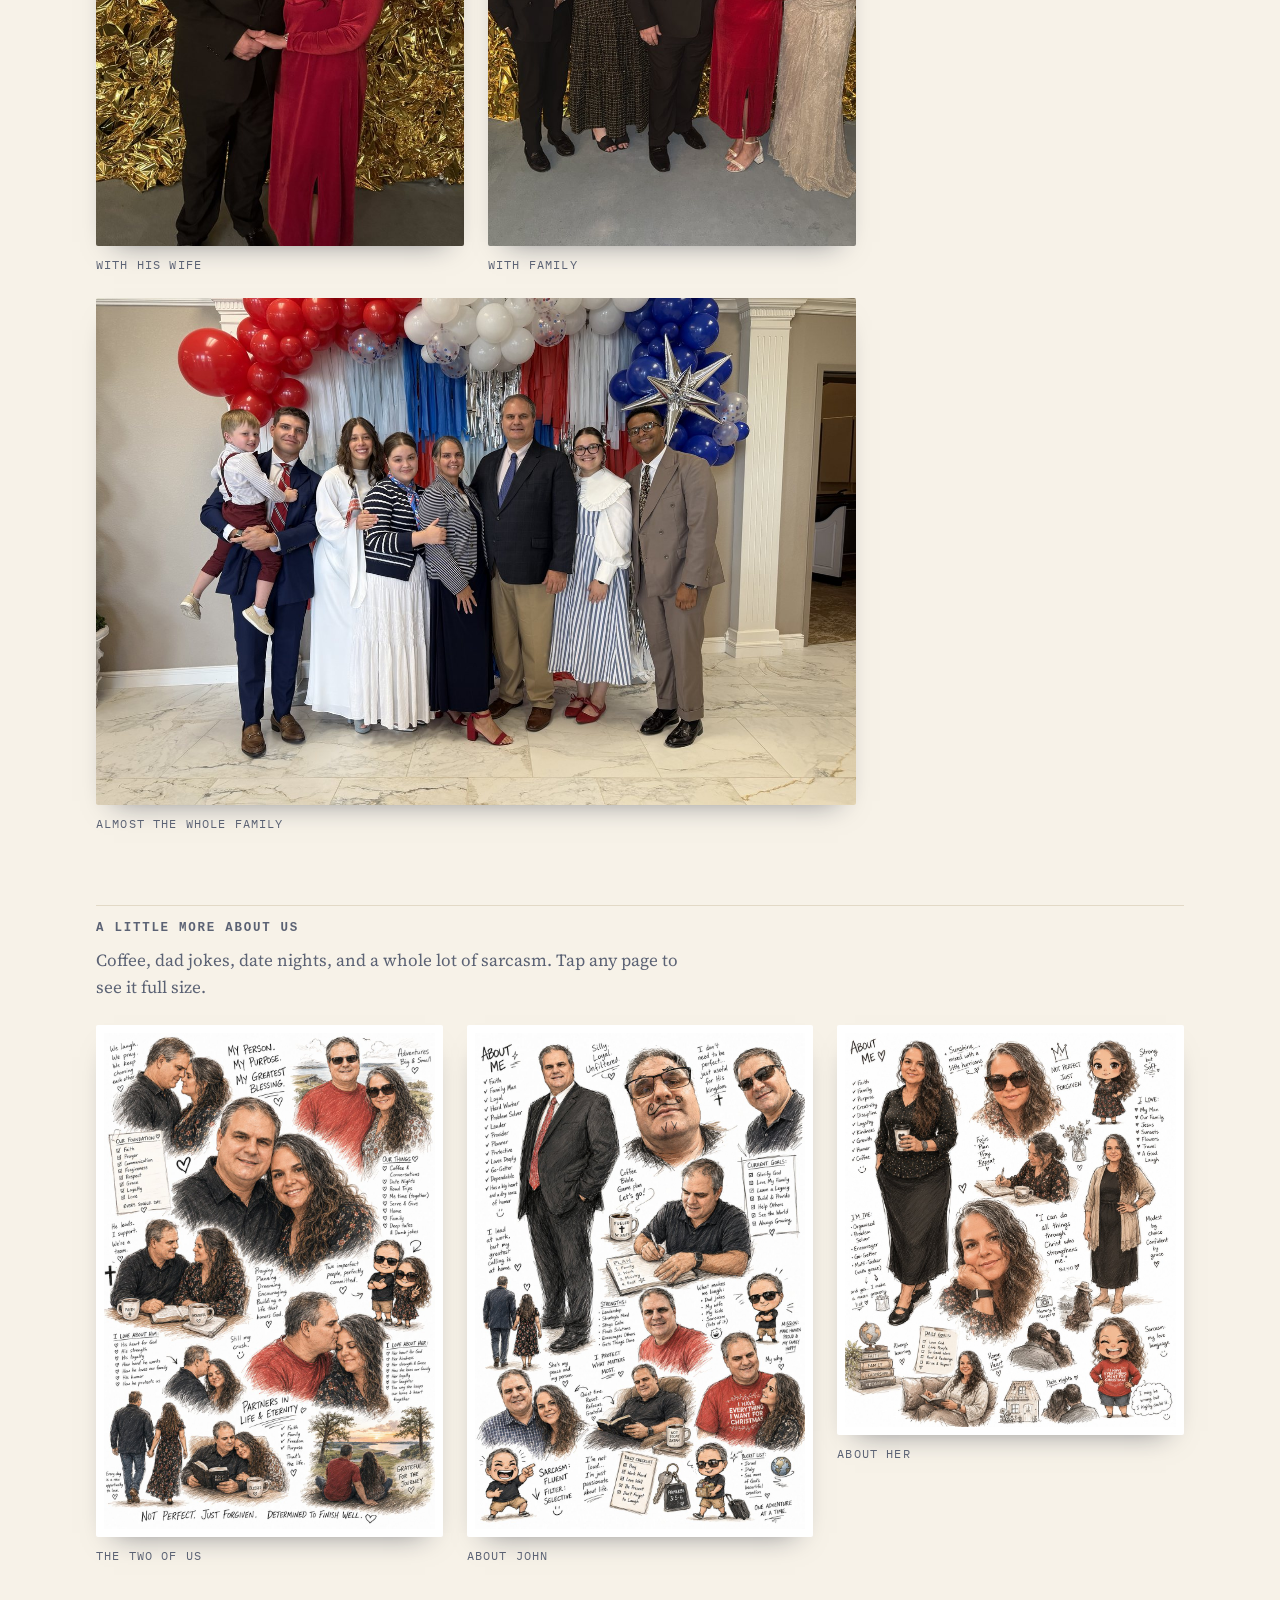
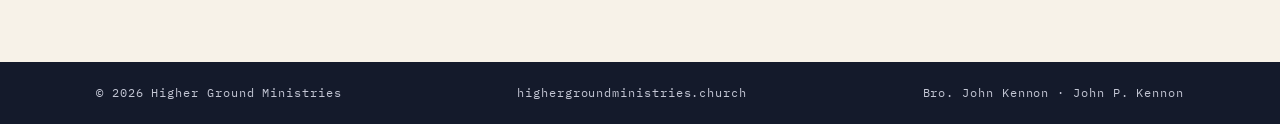
==== commit b46b57c3: "About page: add sketchbook collages Co-Authored-By: Claude Opus 5.5 <noreply@anthropic.com> Claude-S" ====
--- a/about.html
+++ b/about.html
@@ -54,6 +54,15 @@
       <figure class="wide"><img src="img/family-all.jpg" alt="Bro. John Kennon with almost the whole family" width="1500" height="1000" loading="lazy"><figcaption>Almost the whole family</figcaption></figure>
     </div>
   </div>
+  <div class="wrap scrapbook">
+    <h2 class="group-title">A little more about us</h2>
+    <p class="scrap-lead">Coffee, dad jokes, date nights, and a whole lot of sarcasm. Tap any page to see it full size.</p>
+    <div class="scrap-pages">
+      <figure><a href="img/scrapbook/us.jpg" target="_blank" rel="noopener"><img src="img/scrapbook/us.jpg" alt="Sketchbook collage of Bro. John Kennon and his wife: My person. My purpose. My greatest blessing. Not perfect. Just forgiven. Determined to finish well." width="1024" height="1536" loading="lazy"></a><figcaption>The two of us</figcaption></figure>
+      <figure><a href="img/scrapbook/john.jpg" target="_blank" rel="noopener"><img src="img/scrapbook/john.jpg" alt="Sketchbook collage about Bro. John Kennon: faith, family man, hard worker, dry sense of humor. I lead at work, but my greatest calling is at home." width="1024" height="1536" loading="lazy"></a><figcaption>About John</figcaption></figure>
+      <figure><a href="img/scrapbook/her.jpg" target="_blank" rel="noopener"><img src="img/scrapbook/her.jpg" alt="Sketchbook collage about his wife: faith, family, purpose, creativity. Sunshine mixed with a little hurricane. Not perfect, just forgiven." width="1150" height="1370" loading="lazy"></a><figcaption>About her</figcaption></figure>
+    </div>
+  </div>
 </section>
 </main>
 <footer>
--- a/assets/site.css
+++ b/assets/site.css
@@ -166,6 +166,18 @@
 .gallery img{width:100%;height:auto;aspect-ratio:4/5;object-fit:cover;border-radius:2px;box-shadow:0 14px 28px -18px rgba(20,26,43,.55)}
 .gallery figcaption{font-family:var(--f-mono);font-size:.72rem;letter-spacing:.1em;text-transform:uppercase;color:var(--muted)}
 
+/* about scrapbook */
+.scrapbook{margin-top:72px;display:grid;gap:12px}
+.scrapbook .group-title{margin:0}
+.scrap-lead{max-width:38rem;color:var(--muted)}
+.scrap-pages{display:grid;grid-template-columns:repeat(3,minmax(0,1fr));gap:24px;align-items:start;margin-top:12px}
+.scrap-pages figure{margin:0;display:grid;gap:10px}
+.scrap-pages a{display:block;background:#fff;padding:8px;border-radius:2px;box-shadow:0 14px 28px -18px rgba(20,26,43,.55);transition:transform .2s}
+.scrap-pages a:hover{transform:translateY(-3px) rotate(-.4deg)}
+.scrap-pages img{display:block;width:100%;height:auto}
+.scrap-pages figcaption{font-family:var(--f-mono);font-size:.72rem;letter-spacing:.1em;text-transform:uppercase;color:var(--muted)}
+@media (max-width:760px){.scrap-pages{grid-template-columns:minmax(0,1fr)}}
+
 /* contact */
 .contact{background:var(--navy);color:var(--on-navy)}
 .contact .wrap{display:grid;grid-template-columns:minmax(0,1fr) minmax(0,1fr);gap:32px}
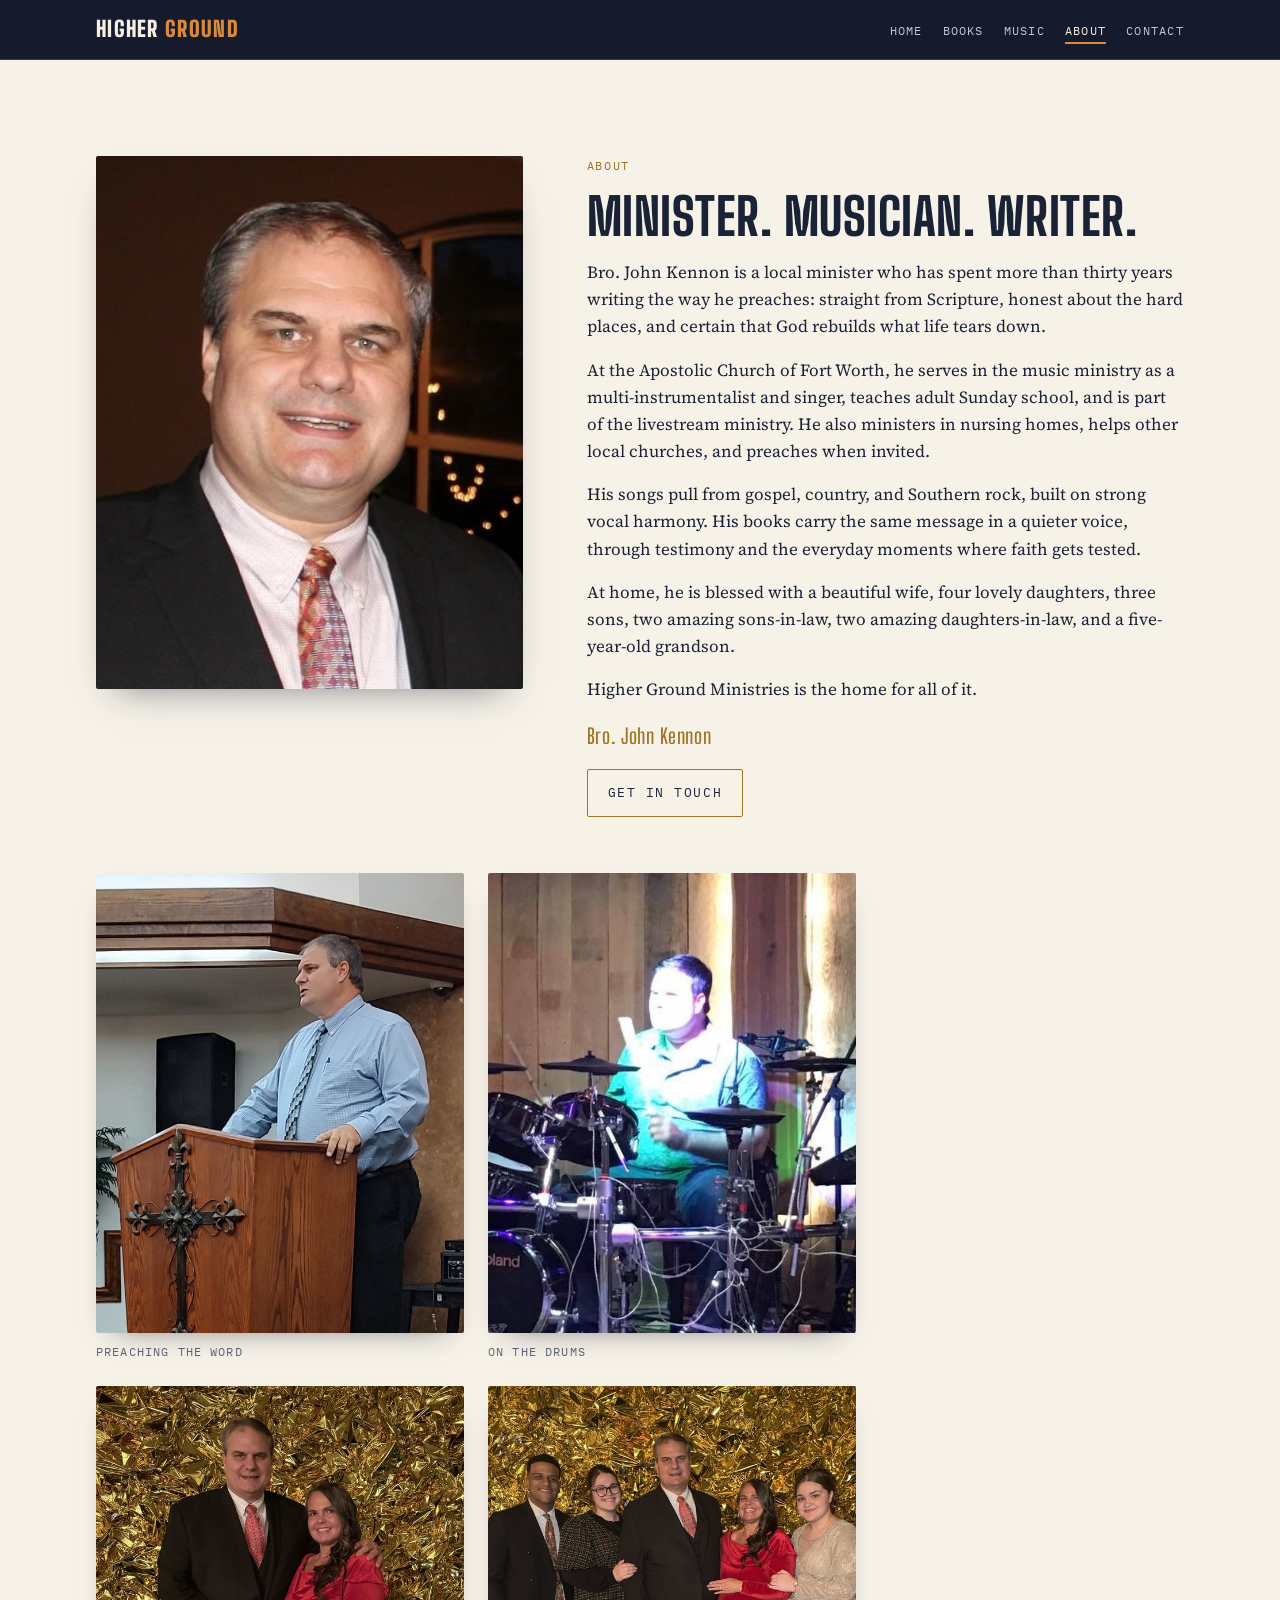
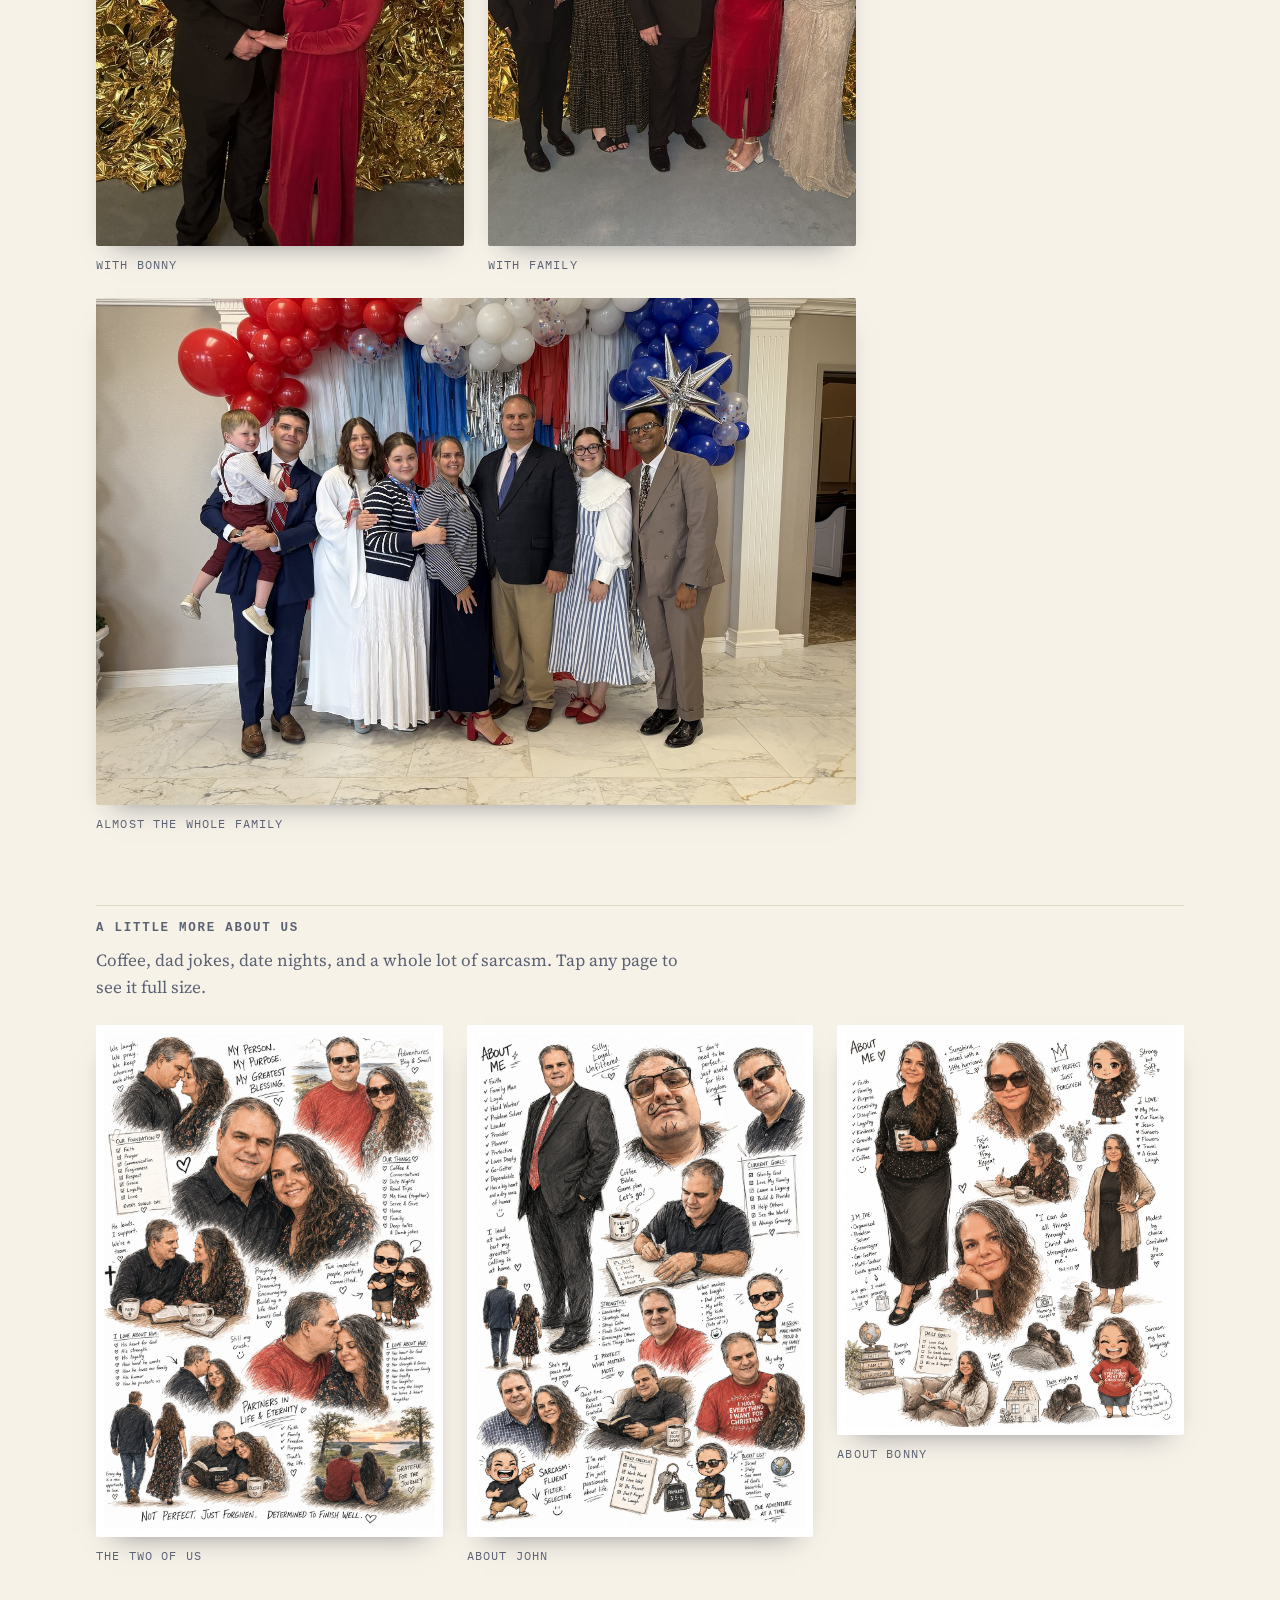
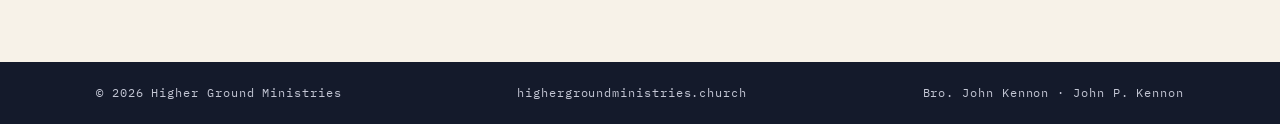
==== commit db823077: "About page: name Bonny Co-Authored-By: Claude Opus 5.5 <noreply@anthropic.com> Claude-Session: https" ====
--- a/about.html
+++ b/about.html
@@ -49,7 +49,7 @@
     <div class="gallery">
       <figure><img src="img/john-preaching.jpg" alt="Bro. John Kennon preaching" width="640" height="800" loading="lazy"><figcaption>Preaching the Word</figcaption></figure>
       <figure><img src="img/john-drums.jpg" alt="Bro. John Kennon playing drums" width="480" height="600" loading="lazy"><figcaption>On the drums</figcaption></figure>
-      <figure><img src="img/john-and-wife.jpg" alt="Bro. John Kennon and his wife" width="640" height="800" loading="lazy"><figcaption>With his wife</figcaption></figure>
+      <figure><img src="img/john-and-wife.jpg" alt="Bro. John Kennon and his wife, Bonny" width="640" height="800" loading="lazy"><figcaption>With Bonny</figcaption></figure>
       <figure><img src="img/family.jpg" alt="Bro. John Kennon with his wife and family" width="640" height="800" loading="lazy"><figcaption>With family</figcaption></figure>
       <figure class="wide"><img src="img/family-all.jpg" alt="Bro. John Kennon with almost the whole family" width="1500" height="1000" loading="lazy"><figcaption>Almost the whole family</figcaption></figure>
     </div>
@@ -58,9 +58,9 @@
     <h2 class="group-title">A little more about us</h2>
     <p class="scrap-lead">Coffee, dad jokes, date nights, and a whole lot of sarcasm. Tap any page to see it full size.</p>
     <div class="scrap-pages">
-      <figure><a href="img/scrapbook/us.jpg" target="_blank" rel="noopener"><img src="img/scrapbook/us.jpg" alt="Sketchbook collage of Bro. John Kennon and his wife: My person. My purpose. My greatest blessing. Not perfect. Just forgiven. Determined to finish well." width="1024" height="1536" loading="lazy"></a><figcaption>The two of us</figcaption></figure>
+      <figure><a href="img/scrapbook/us.jpg" target="_blank" rel="noopener"><img src="img/scrapbook/us.jpg" alt="Sketchbook collage of Bro. John and Bonny Kennon: My person. My purpose. My greatest blessing. Not perfect. Just forgiven. Determined to finish well." width="1024" height="1536" loading="lazy"></a><figcaption>The two of us</figcaption></figure>
       <figure><a href="img/scrapbook/john.jpg" target="_blank" rel="noopener"><img src="img/scrapbook/john.jpg" alt="Sketchbook collage about Bro. John Kennon: faith, family man, hard worker, dry sense of humor. I lead at work, but my greatest calling is at home." width="1024" height="1536" loading="lazy"></a><figcaption>About John</figcaption></figure>
-      <figure><a href="img/scrapbook/her.jpg" target="_blank" rel="noopener"><img src="img/scrapbook/her.jpg" alt="Sketchbook collage about his wife: faith, family, purpose, creativity. Sunshine mixed with a little hurricane. Not perfect, just forgiven." width="1150" height="1370" loading="lazy"></a><figcaption>About her</figcaption></figure>
+      <figure><a href="img/scrapbook/her.jpg" target="_blank" rel="noopener"><img src="img/scrapbook/her.jpg" alt="Sketchbook collage about Bonny Kennon: faith, family, purpose, creativity. Sunshine mixed with a little hurricane. Not perfect, just forgiven." width="1150" height="1370" loading="lazy"></a><figcaption>About Bonny</figcaption></figure>
     </div>
   </div>
 </section>
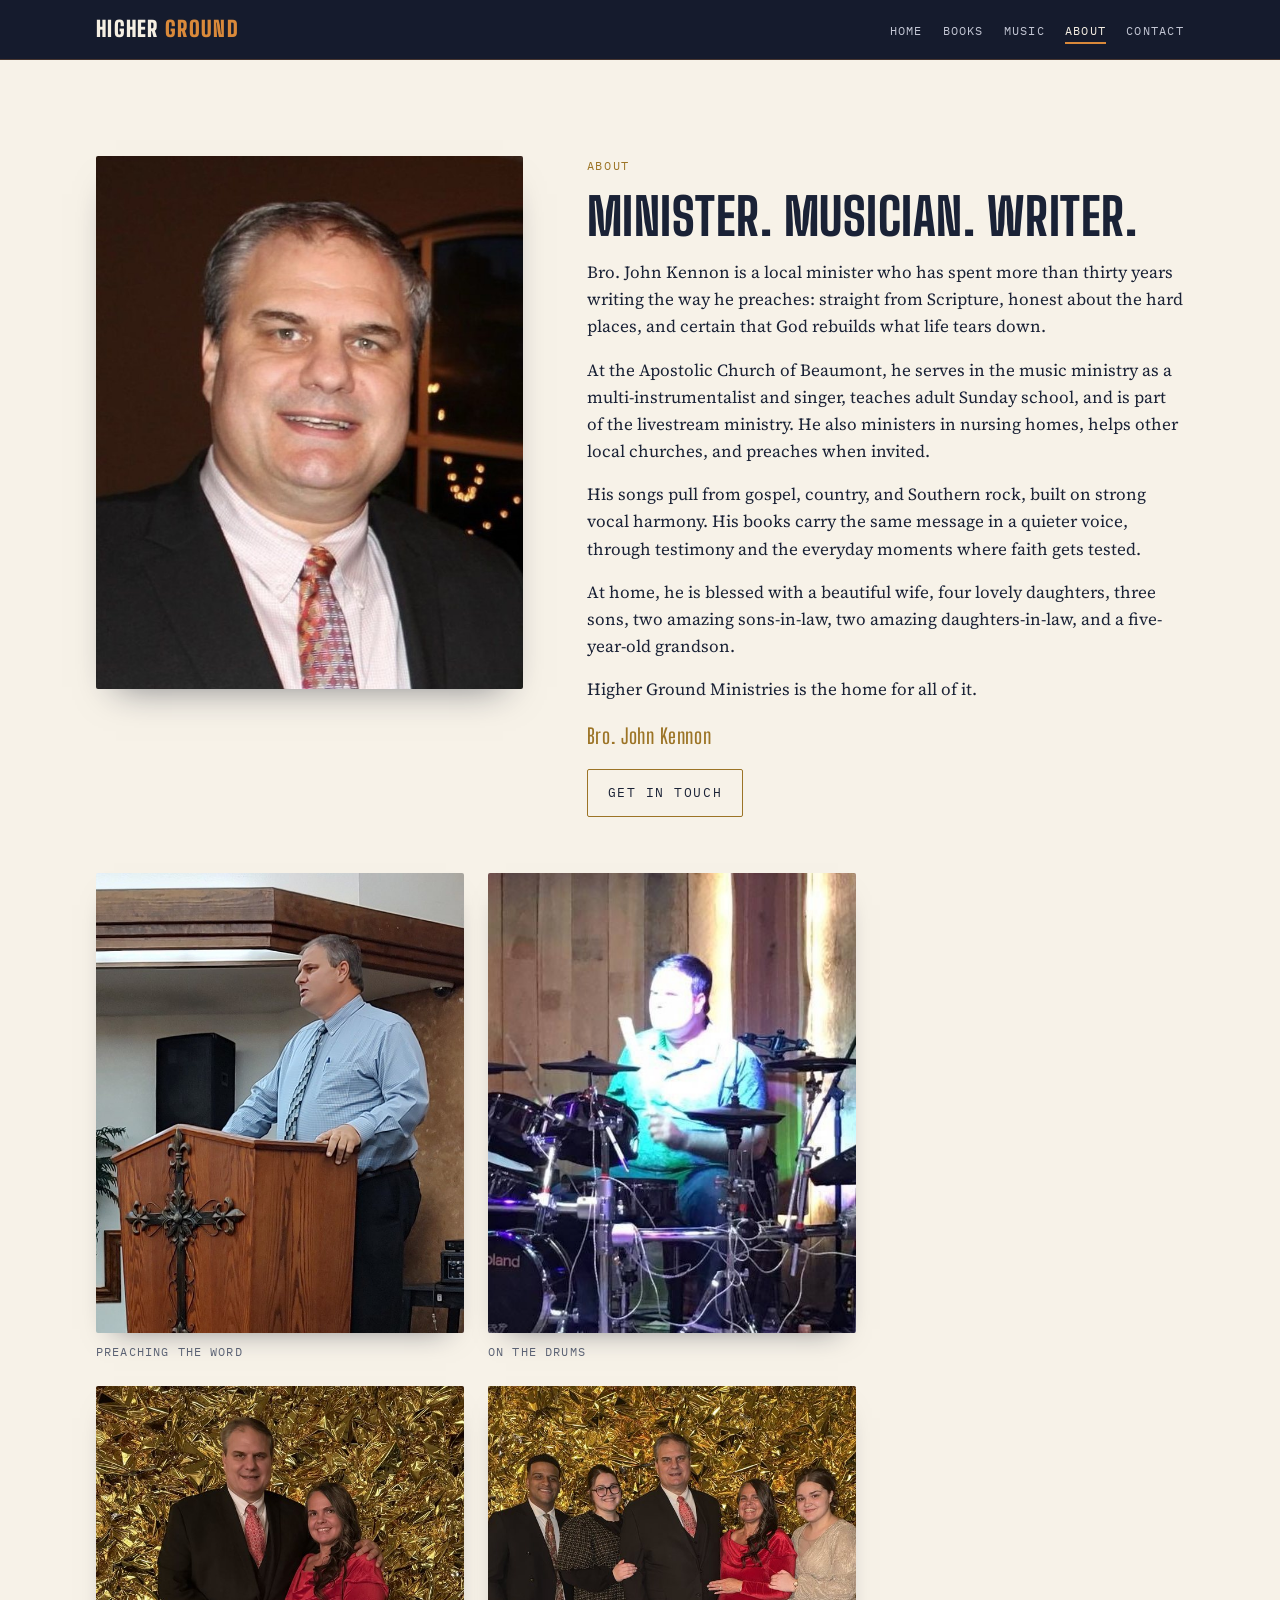
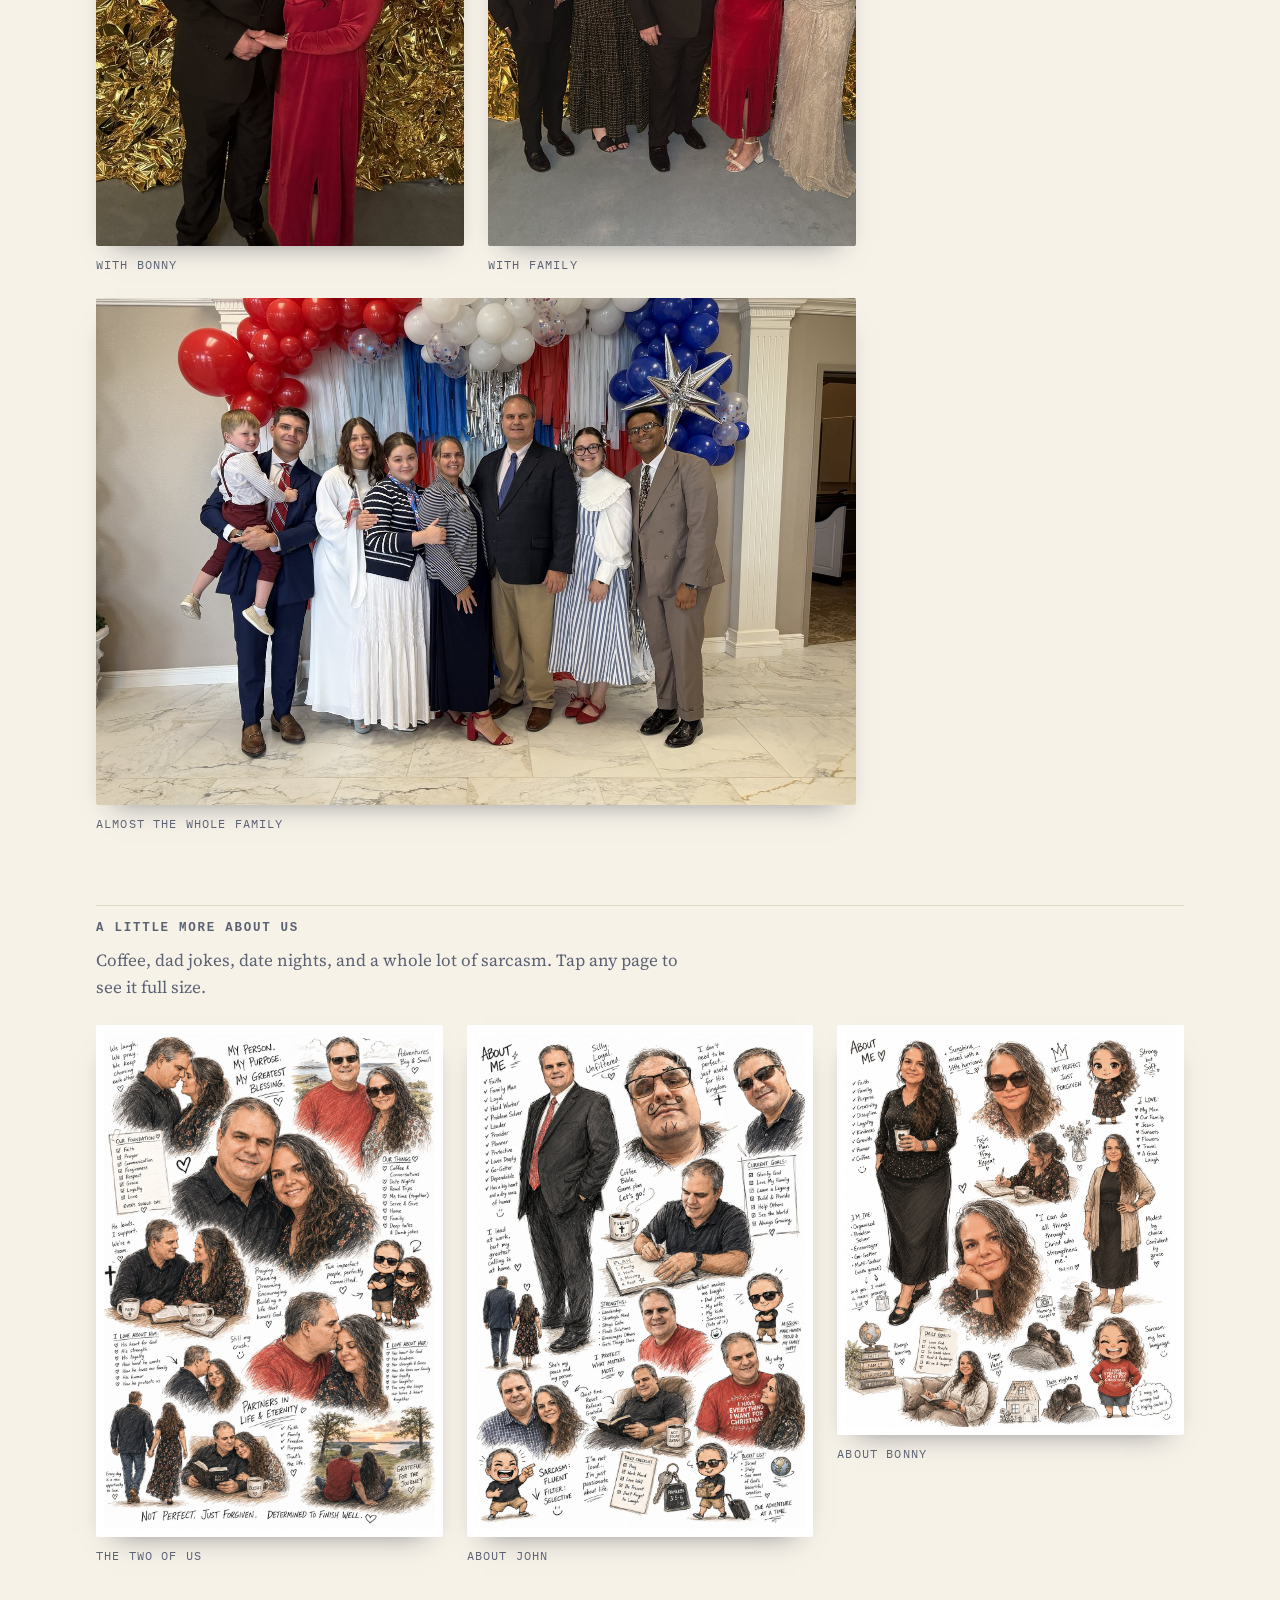
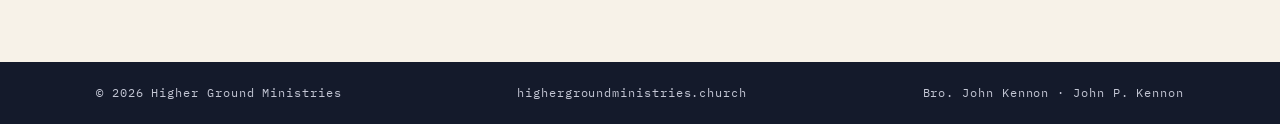
==== commit 6785c3d1: "About: Apostolic Church of Beaumont Co-Authored-By: Claude Opus 5.5 <noreply@anthropic.com> Claude-S" ====
--- a/about.html
+++ b/about.html
@@ -37,7 +37,7 @@
       <p class="eyebrow">About</p>
       <h2 id="about-h">Minister. Musician. Writer.</h2>
       <p>Bro. John Kennon is a local minister who has spent more than thirty years writing the way he preaches: straight from Scripture, honest about the hard places, and certain that God rebuilds what life tears down.</p>
-      <p>At the Apostolic Church of Fort Worth, he serves in the music ministry as a multi-instrumentalist and singer, teaches adult Sunday school, and is part of the livestream ministry. He also ministers in nursing homes, helps other local churches, and preaches when invited.</p>
+      <p>At the Apostolic Church of Beaumont, he serves in the music ministry as a multi-instrumentalist and singer, teaches adult Sunday school, and is part of the livestream ministry. He also ministers in nursing homes, helps other local churches, and preaches when invited.</p>
       <p>His songs pull from gospel, country, and Southern rock, built on strong vocal harmony. His books carry the same message in a quieter voice, through testimony and the everyday moments where faith gets tested.</p>
       <p>At home, he is blessed with a beautiful wife, four lovely daughters, three sons, two amazing sons-in-law, two amazing daughters-in-law, and a five-year-old grandson.</p>
       <p>Higher Ground Ministries is the home for all of it.</p>
--- a/assets/site.css
+++ b/assets/site.css
@@ -143,6 +143,18 @@
 .album-art img{width:100%;height:auto;aspect-ratio:1/1;border-radius:3px;box-shadow:0 22px 44px -22px rgba(20,26,43,.65)}
 @media (max-width:760px){.intro-block.album{grid-template-columns:1fr}.album-art{max-width:340px}}
 
+/* the shattered vase (Books page) */
+.vase{display:grid;gap:32px;margin-bottom:64px;padding-bottom:56px;border-bottom:1px solid var(--line)}
+.vase-text{display:grid;gap:14px;max-width:42rem}
+.vase-text h2{font-size:clamp(2.2rem,5vw,3.4rem);text-transform:uppercase}
+.vase blockquote{margin:0;padding-left:clamp(16px,3vw,28px);border-left:3px solid var(--gold);display:grid;gap:12px;font-size:1.12rem;line-height:1.7}
+.vase blockquote p:last-child{font-style:italic}
+.vase-panels{list-style:none;margin:0;padding:0;display:grid;grid-template-columns:repeat(4,minmax(0,1fr));gap:18px}
+.vase-panels li{display:grid;gap:10px;align-content:start}
+.vase-panels img{width:100%;height:auto;aspect-ratio:4/5;object-fit:cover;border-radius:2px;box-shadow:0 14px 28px -18px rgba(20,26,43,.6)}
+.vase-panels span{font-size:.95rem;font-style:italic;color:var(--muted)}
+@media (max-width:760px){.vase-panels{grid-template-columns:repeat(2,minmax(0,1fr))}}
+
 /* dedication */
 .dedication-body{display:grid;gap:16px;max-width:40rem;padding-left:clamp(16px,3vw,32px);border-left:3px solid var(--gold)}
 .dedication-body h2{font-size:clamp(2.2rem,5vw,3.4rem);text-transform:uppercase}
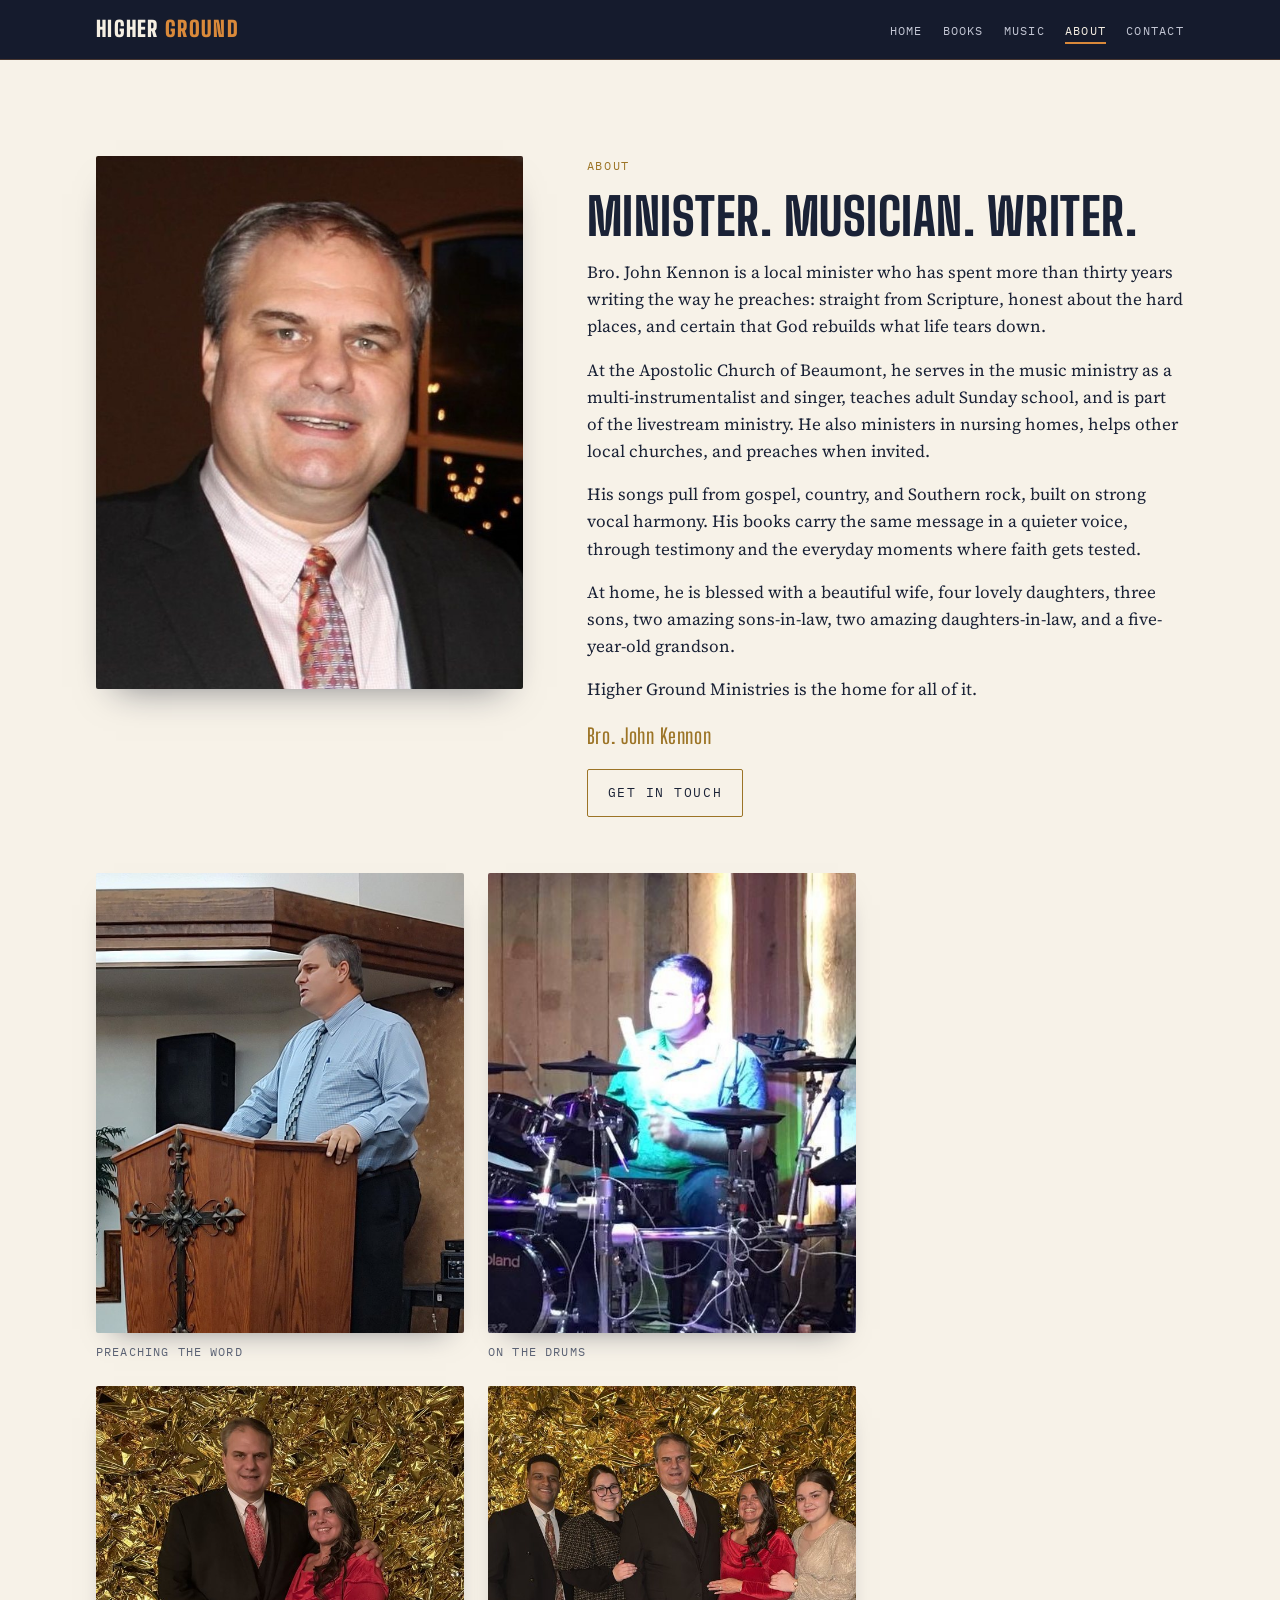
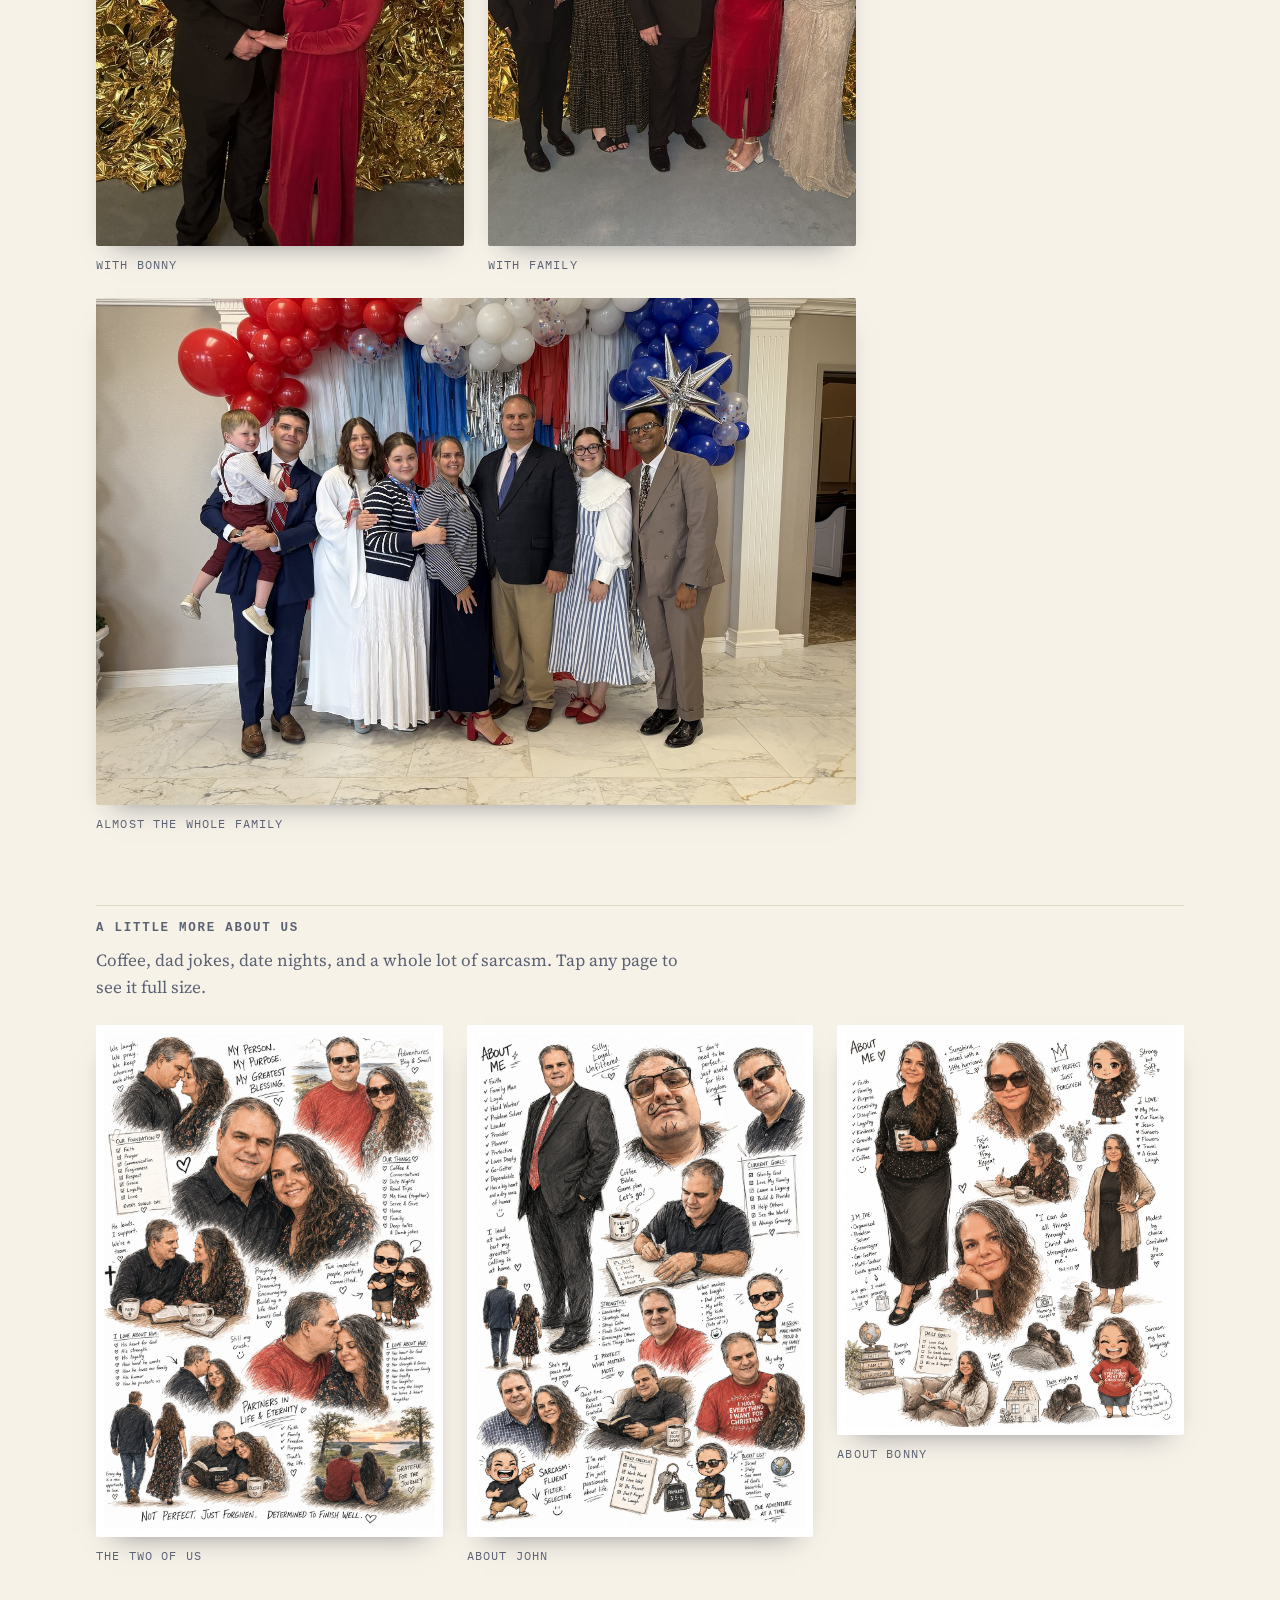
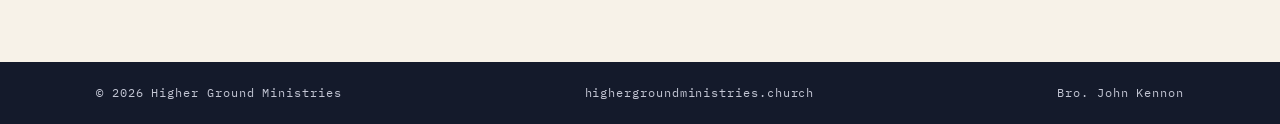
==== commit 2000cccd: "Trim repeated name credits; add blurbs for Lean on the Lord and Just Being Dad to You Co-Authored-By" ====
--- a/about.html
+++ b/about.html
@@ -2,6 +2,8 @@
 <html lang="en">
 <head>
 <meta charset="utf-8">
+<script>/* myhgm.church is the short name: send visitors to the main address */
+if (/(^|\.)myhgm\.church$/i.test(location.hostname)) location.replace("https://highergroundministries.church" + location.pathname + location.search + location.hash);</script>
 <meta name="viewport" content="width=device-width, initial-scale=1">
 <title>About Bro. John Kennon</title>
 <meta name="description" content="About Bro. John Kennon, minister, writer and songwriter, and Higher Ground Ministries.">
@@ -69,7 +71,7 @@
   <div class="wrap">
     <span>&copy; 2026 Higher Ground Ministries</span>
     <span>highergroundministries.church</span>
-    <span>Bro. John Kennon &middot; John P. Kennon</span>
+    <span>Bro. John Kennon</span>
   </div>
 </footer>
 <script src="assets/site.js"></script>
--- a/assets/site.css
+++ b/assets/site.css
@@ -190,6 +190,23 @@
 .scrap-pages figcaption{font-family:var(--f-mono);font-size:.72rem;letter-spacing:.1em;text-transform:uppercase;color:var(--muted)}
 @media (max-width:760px){.scrap-pages{grid-template-columns:minmax(0,1fr)}}
 
+/* bible study */
+.study-grid{display:grid;grid-template-columns:minmax(0,1.1fr) minmax(0,1fr);gap:32px 48px;align-items:center}
+.study-cover{display:block;border-radius:3px;overflow:hidden;box-shadow:0 18px 36px -22px rgba(20,26,43,.6)}
+.study-cover img,.study-slides img{display:block;width:100%;height:auto}
+.study-text{display:grid;gap:14px;min-width:0}
+.study-text h2{font-size:clamp(2.1rem,4.6vw,3.2rem);text-transform:uppercase}
+.study-text p{color:var(--muted);max-width:36rem}
+.study-actions{display:flex;flex-wrap:wrap;gap:12px;margin-top:6px}
+.study-more{display:grid;grid-template-columns:minmax(0,280px) minmax(0,1fr);gap:24px;align-items:start;margin-top:36px}
+.study-video{margin:0;display:grid;gap:10px}
+.study-video video{display:block;width:100%;height:auto;aspect-ratio:9/16;max-width:100%;background:#000;border-radius:4px;box-shadow:0 18px 36px -22px rgba(20,26,43,.6)}
+.study-video figcaption{display:grid;gap:2px;font-size:.95rem}
+.study-video figcaption span{font-family:var(--f-mono);font-size:.7rem;letter-spacing:.08em;text-transform:uppercase;color:var(--muted)}
+.study-slides{list-style:none;margin:0;padding:0;display:grid;grid-template-columns:repeat(2,minmax(0,1fr));gap:14px}
+.study-slides img{border-radius:2px}
+@media (max-width:860px){.study-grid,.study-more{grid-template-columns:minmax(0,1fr)}.study-video{max-width:320px;justify-self:center}}
+
 /* contact */
 .contact{background:var(--navy);color:var(--on-navy)}
 .contact .wrap{display:grid;grid-template-columns:minmax(0,1fr) minmax(0,1fr);gap:32px}
